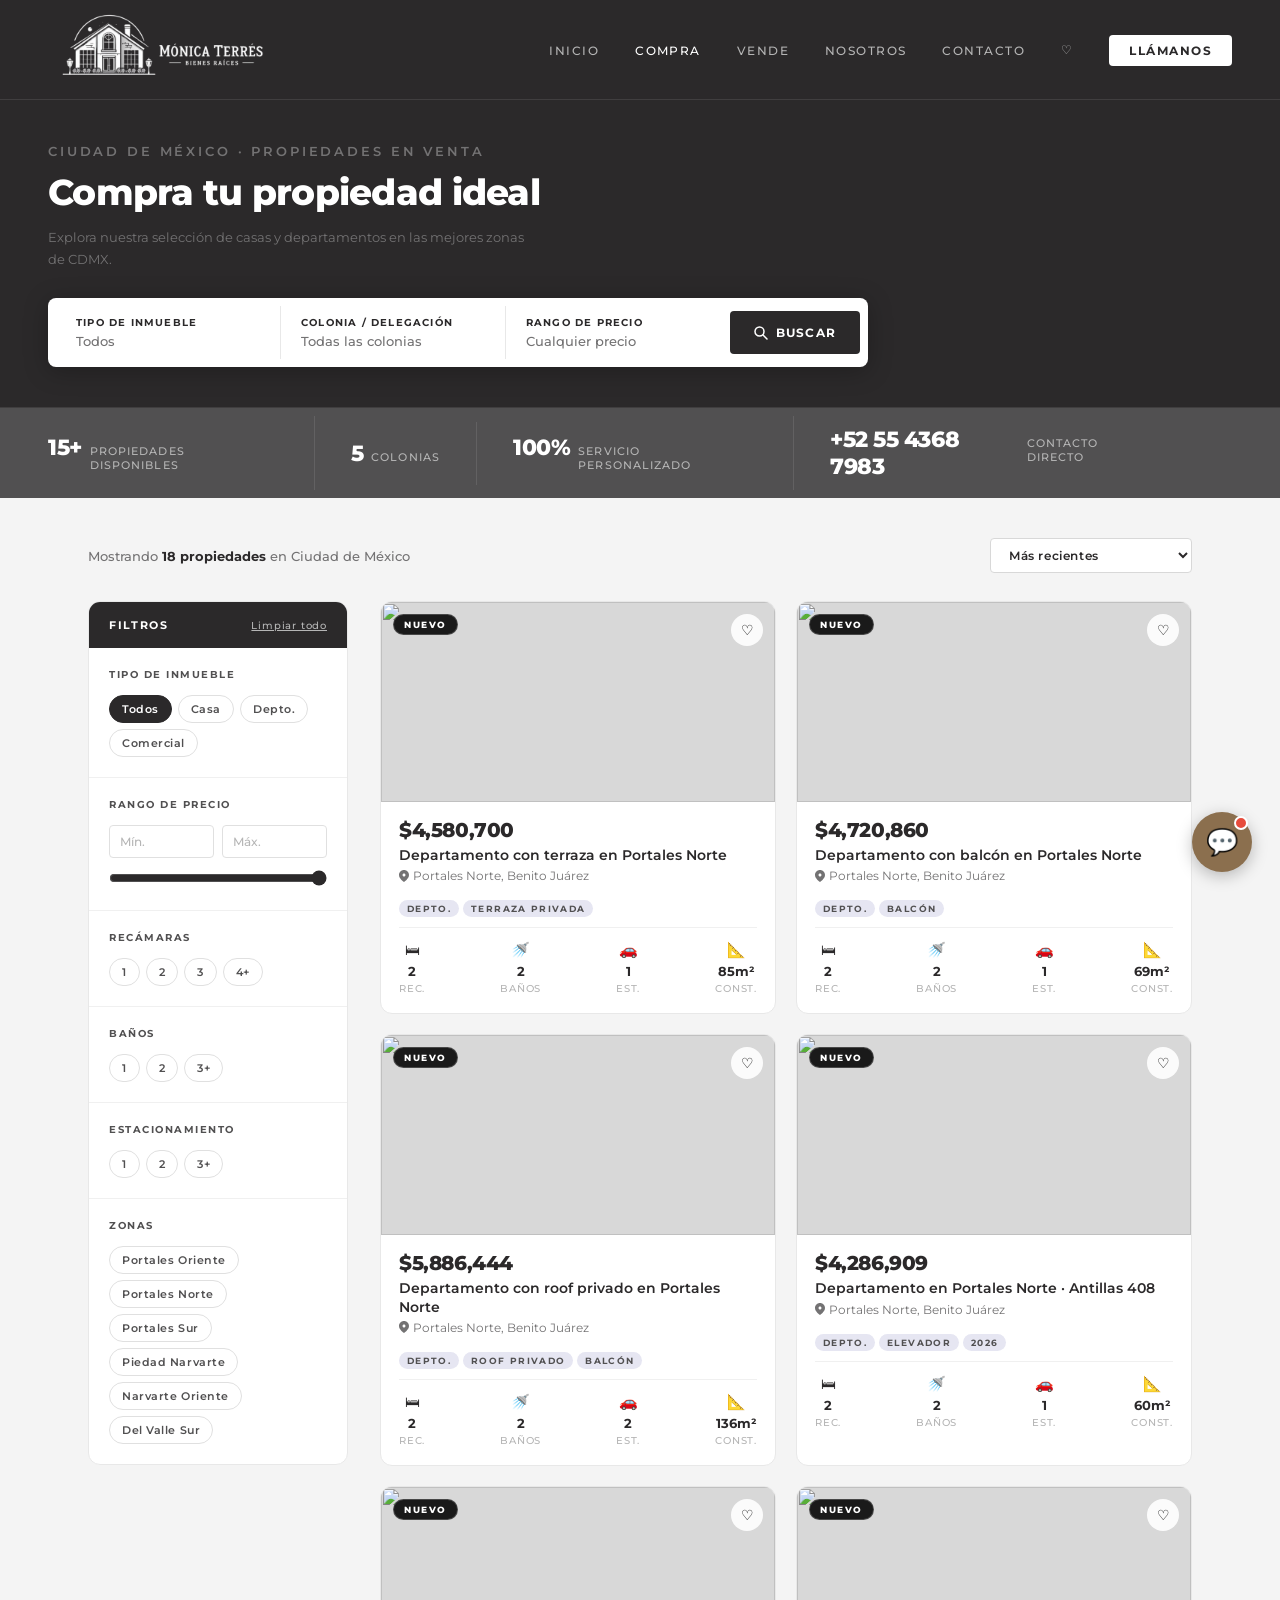
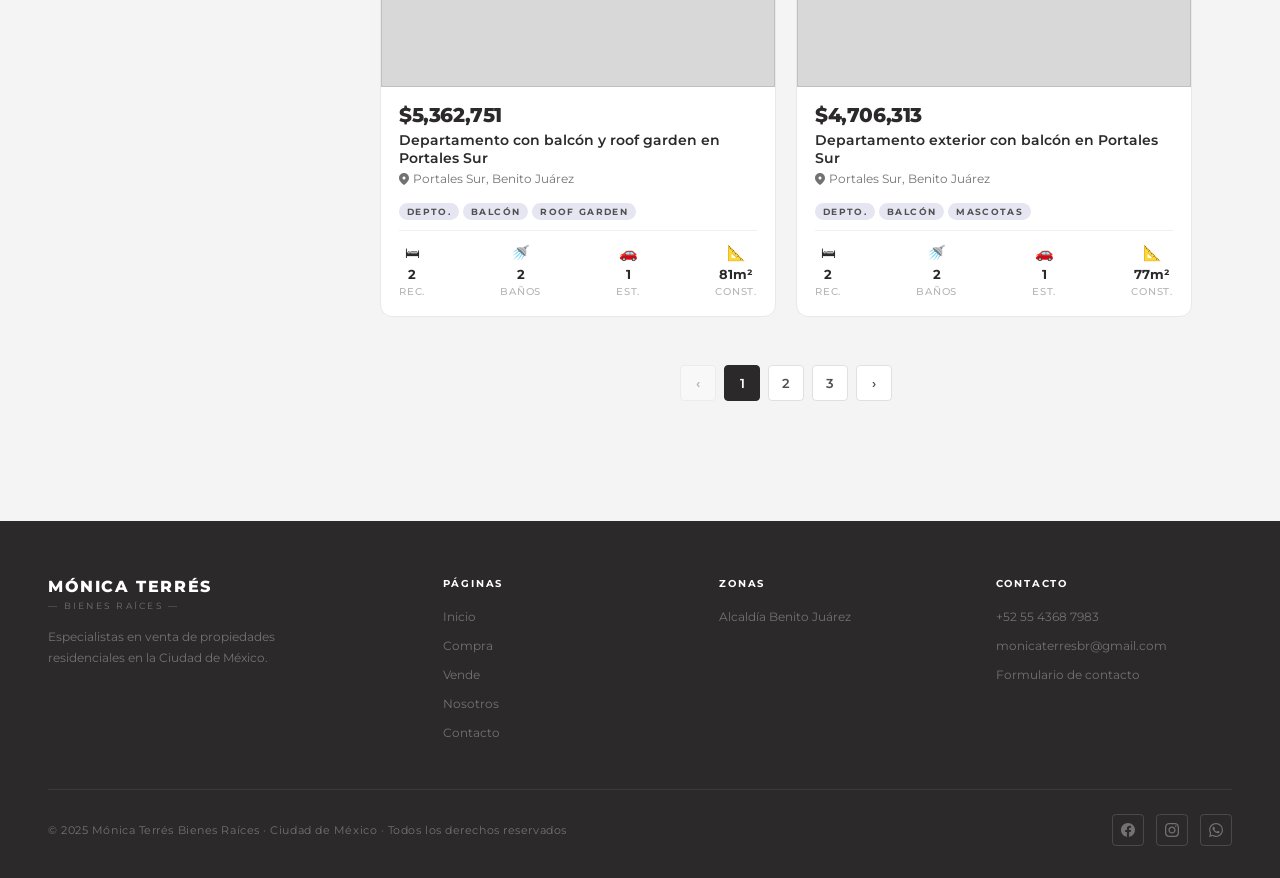
==== compra.html @ cd24c097 "Remove property 1 (Portales Oriente $3,844,290), replace with ID 8 on home featured Co-Authored-By: " ====
<!DOCTYPE html>
<html lang="es">
<head>
<meta charset="UTF-8">
<meta name="viewport" content="width=device-width, initial-scale=1.0">
<title>Compra – Mónica Terrés Bienes Raíces</title>
<link href="https://fonts.googleapis.com/css2?family=Montserrat:wght@100;300;400;500;600;700;800&display=swap" rel="stylesheet">
<style>
  :root {
    --dark: #2B292A; --dark2: #515051; --mid: #403E3F;
    --grey: #737273; --softgrey: #B5B5B5; --greyblue: #E6E6F2;
    --white: #FFFFFF;
    --radius: 4px; --radius-md: 8px; --radius-lg: 12px;
  }
  * { margin: 0; padding: 0; box-sizing: border-box; }
  body { font-family: 'Montserrat', sans-serif; background: #F4F4F4; color: var(--dark); min-height: 100vh; }

  /* NAV */
  nav { background: var(--dark); padding: 0 48px; display: flex; align-items: center; justify-content: space-between; height:100px; position: sticky; top: 0; z-index: 100; border-bottom: 1px solid var(--mid); }
  .logo-area { display: flex; align-items: center; gap: 14px; text-decoration: none; }
  .logo-svg{height:135px;width:auto;object-fit:contain;}
  .logo-text { display: flex; flex-direction: column; line-height: 1.1; }
  .logo-text .brand-name { font-size: 15px; font-weight: 700; color: var(--white); letter-spacing: 0.08em; text-transform: uppercase; }
  .logo-text .brand-sub { font-size: 9px; font-weight: 400; color: var(--softgrey); letter-spacing: 0.25em; text-transform: uppercase; }
  .nav-links { display: flex; align-items: center; gap: 36px; list-style: none; }
  .nav-links a { color: var(--softgrey); text-decoration: none; font-size: 12px; font-weight: 500; letter-spacing: 0.12em; text-transform: uppercase; transition: color 0.2s; }
  .nav-links a:hover, .nav-links a.active { color: var(--white); }
  .nav-cta { background: var(--white); color: var(--dark) !important; padding: 8px 20px; border-radius: var(--radius); font-weight: 700 !important; }
  .nav-cta:hover { background: var(--greyblue) !important; color: var(--dark) !important; }
  .nav-fav { display: flex; align-items: center; gap: 3px; }
  .fav-count { font-size: 10px; font-weight: 800; background: var(--white); color: var(--dark); border-radius: 100px; padding: 1px 5px; display: none; }

  /* PAGE HEADER */
  .page-header { background: var(--dark); padding: 40px 48px; border-bottom: 1px solid var(--mid); }
  .page-header-inner { max-width: 1200px; margin: 0 auto; }
  .page-header-label { font-size: 11px; font-weight: 600; letter-spacing: 0.22em; text-transform: uppercase; color: var(--softgrey); margin-bottom: 8px; }
  .page-header h1 { font-size: 36px; font-weight: 800; color: var(--white); letter-spacing: -0.02em; margin-bottom: 12px; }
  .page-header p { font-size: 13px; color: var(--grey); max-width: 480px; line-height: 1.7; }

  /* SEARCH BAR */
  .search-bar { background: var(--white); border-radius: var(--radius-md); padding: 8px; display: flex; align-items: center; max-width: 820px; box-shadow: 0 4px 24px rgba(0,0,0,0.25); margin-top: 28px; }
  .search-field { display: flex; flex-direction: column; padding: 10px 20px; flex: 1; border-right: 1px solid #E8E8E8; cursor: pointer; }
  .search-field:last-of-type { border-right: none; }
  .search-field label { font-size: 10px; font-weight: 700; letter-spacing: 0.12em; text-transform: uppercase; color: var(--dark); margin-bottom: 4px; }
  .search-field select, .search-field input { border: none; outline: none; font-family: 'Montserrat', sans-serif; font-size: 13px; font-weight: 500; color: var(--grey); background: transparent; cursor: pointer; width: 100%; -webkit-appearance: none; }
  .search-btn { background: var(--dark); color: var(--white); border: none; border-radius: var(--radius); padding: 14px 24px; font-family: 'Montserrat', sans-serif; font-size: 12px; font-weight: 700; letter-spacing: 0.1em; text-transform: uppercase; cursor: pointer; white-space: nowrap; transition: background 0.2s; display: flex; align-items: center; gap: 8px; }
  .search-btn:hover { background: var(--mid); }

  /* STATS BAR */
  .stats-bar { background: var(--dark2); padding: 0 48px; }
  .stats-inner { max-width: 1200px; margin: 0 auto; display: flex; align-items: center; }
  .stat-item { padding: 18px 36px 18px 0; margin-right: 36px; border-right: 1px solid rgba(255,255,255,0.1); display: flex; align-items: baseline; gap: 8px; }
  .stat-item:last-child { border-right: none; }
  .stat-num { font-size: 22px; font-weight: 800; color: var(--white); letter-spacing: -0.02em; }
  .stat-num a { color: var(--white); text-decoration: none; }
  .stat-num a:hover { text-decoration: underline; }
  .stat-label { font-size: 11px; font-weight: 500; color: var(--softgrey); text-transform: uppercase; letter-spacing: 0.1em; }

  /* MAIN */
  .main { max-width: 1200px; margin: 0 auto; padding: 40px 48px; }
  .content-header { display: flex; align-items: center; justify-content: space-between; margin-bottom: 28px; }
  .results-count { font-size: 13px; font-weight: 500; color: var(--grey); }
  .results-count strong { color: var(--dark); font-weight: 700; }
  .view-controls { display: flex; align-items: center; gap: 12px; }
  .sort-select { font-family: 'Montserrat', sans-serif; font-size: 12px; font-weight: 600; color: var(--dark); border: 1px solid #D8D8D8; border-radius: var(--radius); padding: 8px 14px; background: var(--white); cursor: pointer; outline: none; letter-spacing: 0.05em; }
  .content-layout { display: grid; grid-template-columns: 260px 1fr; gap: 32px; align-items: start; }

  /* FILTERS */
  .filters { background: var(--white); border-radius: var(--radius-lg); border: 1px solid #E8E8E8; overflow: hidden; position: sticky; top: 88px; }
  .filter-header { background: var(--dark); padding: 16px 20px; display: flex; align-items: center; justify-content: space-between; }
  .filter-header h3 { font-size: 11px; font-weight: 700; letter-spacing: 0.15em; text-transform: uppercase; color: var(--white); }
  .filter-clear { font-size: 10px; font-weight: 500; color: var(--softgrey); cursor: pointer; text-decoration: underline; letter-spacing: 0.08em; }
  .filter-section { padding: 20px; border-bottom: 1px solid #F0F0F0; }
  .filter-section:last-child { border-bottom: none; }
  .filter-section h4 { font-size: 10px; font-weight: 700; letter-spacing: 0.15em; text-transform: uppercase; color: var(--dark2); margin-bottom: 14px; }
  .filter-chips { display: flex; flex-wrap: wrap; gap: 6px; }
  .chip { font-family: 'Montserrat', sans-serif; font-size: 11px; font-weight: 600; padding: 6px 12px; border: 1px solid #E0E0E0; border-radius: 100px; background: var(--white); color: var(--dark2); cursor: pointer; transition: all 0.15s; letter-spacing: 0.05em; }
  .chip:hover { border-color: var(--dark); color: var(--dark); }
  .chip.active { background: var(--dark); color: var(--white); border-color: var(--dark); }
  .price-inputs { display: grid; grid-template-columns: 1fr 1fr; gap: 8px; }
  .price-input { width: 100%; font-family: 'Montserrat', sans-serif; font-size: 12px; font-weight: 500; color: var(--dark); border: 1px solid #E0E0E0; border-radius: var(--radius); padding: 8px 10px; outline: none; transition: border-color 0.2s; }
  .price-input:focus { border-color: var(--dark); }
  .price-input::placeholder { color: var(--softgrey); }
  .range-slider { width: 100%; margin-top: 12px; accent-color: var(--dark); }

  /* PROPERTY GRID */
  .prop-grid { display: grid; grid-template-columns: repeat(auto-fill, minmax(280px, 1fr)); gap: 20px; }

  /* PROPERTY CARD */
  .prop-card { background: var(--white); border-radius: var(--radius-lg); overflow: hidden; border: 1px solid #E8E8E8; transition: transform 0.2s, box-shadow 0.2s; cursor: pointer; }
  .prop-card:hover { transform: translateY(-3px); box-shadow: 0 12px 40px rgba(0,0,0,0.10); }
  .card-img { position: relative; height: 200px; overflow: hidden; background: #D8D8D8; }
  .card-img-placeholder { width: 100%; height: 100%; background: linear-gradient(135deg, var(--dark) 0%, var(--dark2) 100%); display: flex; align-items: center; justify-content: center; }
  .card-img-placeholder svg { opacity: 0.3; }
  .card-badge { position: absolute; top: 12px; left: 12px; font-size: 9px; font-weight: 800; letter-spacing: 0.18em; text-transform: uppercase; padding: 4px 10px; border-radius: 100px; }
  .badge-venta { background: var(--dark); color: var(--white); }
  .badge-nuevo { background: #1a1a1a; color: #fff; border: 1px solid rgba(255,255,255,0.2); }
  .card-fav { position: absolute; top: 12px; right: 12px; width: 32px; height: 32px; background: rgba(255,255,255,0.9); border-radius: 50%; display: flex; align-items: center; justify-content: center; cursor: pointer; border: none; font-size: 14px; transition: background 0.2s; }
  .card-fav:hover { background: var(--white); }
  .card-fav.active { color: #c0392b; }
  .card-body { padding: 16px 18px 18px; }
  .card-price { font-size: 20px; font-weight: 800; color: var(--dark); letter-spacing: -0.02em; margin-bottom: 4px; }
  .card-title { font-size: 14px; font-weight: 600; color: var(--dark); margin-bottom: 4px; line-height: 1.3; }
  .card-location { font-size: 12px; font-weight: 400; color: var(--grey); display: flex; align-items: center; gap: 4px; margin-bottom: 14px; }
  .card-divider { height: 1px; background: #F0F0F0; margin-bottom: 12px; }
  .card-specs { display: flex; gap: 0; justify-content: space-between; }
  .spec { display: flex; flex-direction: column; align-items: center; gap: 3px; }
  .spec-val { font-size: 13px; font-weight: 700; color: var(--dark); }
  .spec-lbl { font-size: 10px; font-weight: 500; color: var(--softgrey); text-transform: uppercase; letter-spacing: 0.08em; }
  .spec-icon { font-size: 15px; margin-bottom: 1px; }
  .card-tags { margin-bottom: 10px; }
  .card-tag { display: inline-block; font-size: 9px; font-weight: 700; letter-spacing: 0.15em; text-transform: uppercase; padding: 3px 8px; border-radius: 100px; background: var(--greyblue); color: var(--dark2); margin-right: 4px; }

  /* EMPTY STATE */
  .empty-state { grid-column: 1/-1; text-align: center; padding: 60px 20px; }
  .empty-state h3 { font-size: 18px; font-weight: 700; margin-bottom: 8px; color: var(--dark); }
  .empty-state p { font-size: 13px; color: var(--grey); }

  /* PAGINATION */
  .pagination { display: flex; align-items: center; justify-content: center; gap: 8px; margin-top: 48px; }
  .page-btn { width: 36px; height: 36px; border: 1px solid #E0E0E0; border-radius: var(--radius); background: var(--white); font-family: 'Montserrat', sans-serif; font-size: 13px; font-weight: 600; color: var(--dark2); cursor: pointer; display: flex; align-items: center; justify-content: center; transition: all 0.15s; }
  .page-btn:hover:not(:disabled) { border-color: var(--dark); color: var(--dark); }
  .page-btn.active { background: var(--dark); color: var(--white); border-color: var(--dark); }
  .page-btn:disabled { opacity: 0.4; cursor: not-allowed; }

  /* FOOTER */
  footer { background: var(--dark); margin-top: 80px; padding: 56px 48px 32px; }
  .footer-inner { max-width: 1200px; margin: 0 auto; }
  .footer-grid { display: grid; grid-template-columns: 1.5fr 1fr 1fr 1fr; gap: 40px; margin-bottom: 48px; }
  .footer-brand .brand-name { font-size: 16px; font-weight: 800; color: var(--white); letter-spacing: 0.1em; text-transform: uppercase; margin-bottom: 4px; }
  .footer-brand .brand-sub { font-size: 9px; letter-spacing: 0.25em; text-transform: uppercase; color: var(--grey); margin-bottom: 16px; }
  .footer-brand p { font-size: 12px; font-weight: 400; color: var(--grey); line-height: 1.7; max-width: 260px; }
  .footer-col h4 { font-size: 10px; font-weight: 700; letter-spacing: 0.18em; text-transform: uppercase; color: var(--white); margin-bottom: 16px; }
  .footer-col ul { list-style: none; display: flex; flex-direction: column; gap: 10px; }
  .footer-col a { font-size: 12px; font-weight: 400; color: var(--grey); text-decoration: none; transition: color 0.2s; }
  .footer-col a:hover { color: var(--white); }
  .footer-bottom { border-top: 1px solid rgba(255,255,255,0.08); padding-top: 24px; display: flex; align-items: center; justify-content: space-between; }
  .footer-bottom p { font-size: 11px; color: var(--grey); letter-spacing: 0.05em; }
  .social-links { display: flex; gap: 12px; }
  .social-btn { width: 32px; height: 32px; border: 1px solid rgba(255,255,255,0.15); border-radius: var(--radius); display: flex; align-items: center; justify-content: center; color: var(--grey); font-size: 13px; text-decoration: none; transition: all 0.2s; }
  .social-btn:hover { border-color: var(--white); color: var(--white); }</style>
<link rel="stylesheet" href="mobile.css">
</head>
<body>

<nav>
  <a class="logo-area" href="monicaterresweb.html">
    <img class="logo-svg" src="logo vertical MTBR.png" alt="Mónica Terrés Bienes Raíces">
  </a>
  <button class="nav-toggle" id="navToggle" aria-label="Menú"><span></span><span></span><span></span></button>
  <ul class="nav-links" id="navLinks">
    <li><a href="monicaterresweb.html">Inicio</a></li>
    <li><a href="compra.html" class="active">Compra</a></li>
    <li><a href="vende.html">Vende</a></li>
    <li><a href="nosotros.html">Nosotros</a></li>
    <li><a href="contacto.html">Contacto</a></li>
    <li><a href="favoritos.html" class="nav-fav" id="navFavBtn">♡ <span class="fav-count" id="favCount"></span></a></li>
    <li><a href="tel:+525543687983" class="nav-cta">Llámanos</a></li>
  </ul>
</nav>

<div class="page-header">
  <div class="page-header-inner">
    <p class="page-header-label">Ciudad de México · Propiedades en Venta</p>
    <h1>Compra tu propiedad ideal</h1>
    <p>Explora nuestra selección de casas y departamentos en las mejores zonas de CDMX.</p>
    <div class="search-bar">
      <div class="search-field">
        <label>Tipo de inmueble</label>
        <select id="searchTipo">
          <option value="todos">Todos</option>
          <option value="casa">Casa</option>
          <option value="depto">Departamento</option>
          <option value="comercial">Local comercial</option>
        </select>
      </div>
      <div class="search-field">
        <label>Colonia / Delegación</label>
        <select id="searchZona">
          <option value="">Todas las colonias</option>
          <option value="Acacias">Acacias</option>
          <option value="Actipan">Actipan</option>
          <option value="Álamos">Álamos</option>
          <option value="Asturias">Asturias</option>
          <option value="Buenos Aires">Buenos Aires</option>
          <option value="Ciudad de los Deportes">Ciudad de los Deportes</option>
          <option value="Colonia del Carmen">Colonia del Carmen</option>
          <option value="Crédito Constructor">Crédito Constructor</option>
          <option value="Del Valle Centro">Del Valle Centro</option>
          <option value="Del Valle Norte">Del Valle Norte</option>
          <option value="Del Valle Sur">Del Valle Sur</option>
          <option value="Educación">Educación</option>
          <option value="General Anaya">General Anaya</option>
          <option value="Independencia">Independencia</option>
          <option value="Insurgentes Mixcoac">Insurgentes Mixcoac</option>
          <option value="Letrán Valle">Letrán Valle</option>
          <option value="Miravalle">Miravalle</option>
          <option value="Mixcoac">Mixcoac</option>
          <option value="Moderna">Moderna</option>
          <option value="Nápoles">Nápoles</option>
          <option value="Narvarte Oriente">Narvarte Oriente</option>
          <option value="Narvarte Poniente">Narvarte Poniente</option>
          <option value="Nativitas">Nativitas</option>
          <option value="Niños Héroes">Niños Héroes</option>
          <option value="Nonoalco">Nonoalco</option>
          <option value="Obrero Mundial">Obrero Mundial</option>
          <option value="Piedad Narvarte">Piedad Narvarte</option>
          <option value="Portales Norte">Portales Norte</option>
          <option value="Portales Oriente">Portales Oriente</option>
          <option value="Portales Sur">Portales Sur</option>
          <option value="Postal">Postal</option>
          <option value="San Pedro de los Pinos">San Pedro de los Pinos</option>
          <option value="San Simón Ticumac">San Simón Ticumac</option>
          <option value="Santa Cruz Atoyac">Santa Cruz Atoyac</option>
          <option value="Santo Tomás">Santo Tomás</option>
          <option value="Sinatel">Sinatel</option>
          <option value="Toriello Guerra">Toriello Guerra</option>
          <option value="Vértiz Narvarte">Vértiz Narvarte</option>
          <option value="Xoco">Xoco</option>
          <option value="Zacahuitzco">Zacahuitzco</option>
        </select>
      </div>
      <div class="search-field">
        <label>Rango de precio</label>
        <select id="searchPrecio">
          <option value="0">Cualquier precio</option>
          <option value="2000000-3000000">$2,000,000 – $3,000,000</option>
          <option value="3000000-4000000">$3,000,000 – $4,000,000</option>
          <option value="4000000-5000000">$4,000,000 – $5,000,000</option>
          <option value="5000000-6000000">$5,000,000 – $6,000,000</option>
          <option value="6000000-7000000">$6,000,000 – $7,000,000</option>
          <option value="7000000-8000000">$7,000,000 – $8,000,000</option>
          <option value="8000000-10000000">$8,000,000 – $10,000,000</option>
          <option value="10000000-100000000">Más de $10,000,000</option>
        </select>
      </div>
      <button class="search-btn" id="searchBtn">
        <svg width="14" height="14" viewBox="0 0 14 14" fill="none">
          <circle cx="5.5" cy="5.5" r="4.5" stroke="white" stroke-width="1.5"/>
          <path d="M9 9L13 13" stroke="white" stroke-width="1.5" stroke-linecap="round"/>
        </svg>
        Buscar
      </button>
    </div>
  </div>
</div>

<div class="stats-bar">
  <div class="stats-inner">
    <div class="stat-item"><span class="stat-num">15+</span><span class="stat-label">Propiedades disponibles</span></div>
    <div class="stat-item"><span class="stat-num">5</span><span class="stat-label">Colonias</span></div>
    <div class="stat-item"><span class="stat-num">100%</span><span class="stat-label">Servicio personalizado</span></div>
    <div class="stat-item"><span class="stat-num"><a href="tel:+525543687983">+52 55 4368 7983</a></span><span class="stat-label">Contacto directo</span></div>
  </div>
</div>

<main class="main">
  <div class="content-header">
    <p class="results-count">Mostrando <strong id="countLabel">18 propiedades</strong> en Ciudad de México</p>
    <div class="view-controls">
      <select class="sort-select" id="sortSelect">
        <option value="recent">Más recientes</option>
        <option value="price-asc">Precio: menor a mayor</option>
        <option value="price-desc">Precio: mayor a menor</option>
        <option value="area">Mayor superficie</option>
      </select>
    </div>
  </div>

  <div class="content-layout">
    <aside class="filters">
      <div class="filter-header">
        <h3>Filtros</h3>
        <span class="filter-clear" id="clearFilters">Limpiar todo</span>
      </div>
      <div class="filter-section">
        <h4>Tipo de inmueble</h4>
        <div class="filter-chips" data-filter="type" data-multi="false">
          <button class="chip active" data-value="todos">Todos</button>
          <button class="chip" data-value="casa">Casa</button>
          <button class="chip" data-value="depto">Depto.</button>
          <button class="chip" data-value="comercial">Comercial</button>
        </div>
      </div>
      <div class="filter-section">
        <h4>Rango de precio</h4>
        <div class="price-inputs">
          <input class="price-input" id="minPrice" type="text" placeholder="Mín.">
          <input class="price-input" id="maxPrice" type="text" placeholder="Máx.">
        </div>
        <input type="range" class="range-slider" id="rangeSlider" min="0" max="50000000" step="500000" value="50000000">
      </div>
      <div class="filter-section">
        <h4>Recámaras</h4>
        <div class="filter-chips" data-filter="beds" data-multi="false">
          <button class="chip" data-value="1">1</button>
          <button class="chip" data-value="2">2</button>
          <button class="chip" data-value="3">3</button>
          <button class="chip" data-value="4">4+</button>
        </div>
      </div>
      <div class="filter-section">
        <h4>Baños</h4>
        <div class="filter-chips" data-filter="baths" data-multi="false">
          <button class="chip" data-value="1">1</button>
          <button class="chip" data-value="2">2</button>
          <button class="chip" data-value="3">3+</button>
        </div>
      </div>
      <div class="filter-section">
        <h4>Estacionamiento</h4>
        <div class="filter-chips" data-filter="parking" data-multi="false">
          <button class="chip" data-value="1">1</button>
          <button class="chip" data-value="2">2</button>
          <button class="chip" data-value="3">3+</button>
        </div>
      </div>
      <div class="filter-section">
        <h4>Zonas</h4>
        <div class="filter-chips" data-filter="zones" data-multi="true">
          <button class="chip" data-value="portales-oriente">Portales Oriente</button>
          <button class="chip" data-value="portales-norte">Portales Norte</button>
          <button class="chip" data-value="portales-sur">Portales Sur</button>
          <button class="chip" data-value="piedad-narvarte">Piedad Narvarte</button>
          <button class="chip" data-value="narvarte-oriente">Narvarte Oriente</button>
          <button class="chip" data-value="del-valle-sur">Del Valle Sur</button>
        </div>
      </div>
    </aside>

    <div>
      <div class="prop-grid" id="propGrid">

        <!-- Antillas $4,580,700 – terraza privada -->
        <div class="prop-card" data-id="2" data-type="depto" data-zone="portales-norte" data-price="4580700" data-beds="2" data-baths="2" data-parking="1" data-area="85" data-index="2">
          <div class="card-img">
            <img src="fotos/antillas/fachada antillas.png" alt="" style="width:100%;height:100%;object-fit:cover;display:block;">
            <span class="card-badge badge-nuevo">Nuevo</span>
            <button class="card-fav" onclick="toggleFav(this,2)">♡</button>
          </div>
          <div class="card-body">
            <div class="card-price">$4,580,700</div>
            <div class="card-title">Departamento con terraza en Portales Norte</div>
            <div class="card-location"><svg width="10" height="12" viewBox="0 0 10 12" fill="none"><path d="M5 0C2.24 0 0 2.24 0 5C0 8.75 5 12 5 12C5 12 10 8.75 10 5C10 2.24 7.76 0 5 0ZM5 6.5C4.17 6.5 3.5 5.83 3.5 5C3.5 4.17 4.17 3.5 5 3.5C5.83 3.5 6.5 4.17 6.5 5C6.5 5.83 5.83 6.5 5 6.5Z" fill="#737273"/></svg> Portales Norte, Benito Juárez</div>
            <div class="card-tags"><span class="card-tag">Depto.</span><span class="card-tag">Terraza privada</span></div>
            <div class="card-divider"></div>
            <div class="card-specs">
              <div class="spec"><span class="spec-icon">🛏</span><span class="spec-val">2</span><span class="spec-lbl">Rec.</span></div>
              <div class="spec"><span class="spec-icon">🚿</span><span class="spec-val">2</span><span class="spec-lbl">Baños</span></div>
              <div class="spec"><span class="spec-icon">🚗</span><span class="spec-val">1</span><span class="spec-lbl">Est.</span></div>
              <div class="spec"><span class="spec-icon">📐</span><span class="spec-val">85m²</span><span class="spec-lbl">Const.</span></div>
            </div>
          </div>
        </div>

        <!-- Antillas $4,720,860 – balcón -->
        <div class="prop-card" data-id="3" data-type="depto" data-zone="portales-norte" data-price="4720860" data-beds="2" data-baths="2" data-parking="1" data-area="69" data-index="3">
          <div class="card-img">
            <img src="fotos/antillas/fachada antillas.png" alt="" style="width:100%;height:100%;object-fit:cover;display:block;">
            <span class="card-badge badge-nuevo">Nuevo</span>
            <button class="card-fav" onclick="toggleFav(this,3)">♡</button>
          </div>
          <div class="card-body">
            <div class="card-price">$4,720,860</div>
            <div class="card-title">Departamento con balcón en Portales Norte</div>
            <div class="card-location"><svg width="10" height="12" viewBox="0 0 10 12" fill="none"><path d="M5 0C2.24 0 0 2.24 0 5C0 8.75 5 12 5 12C5 12 10 8.75 10 5C10 2.24 7.76 0 5 0ZM5 6.5C4.17 6.5 3.5 5.83 3.5 5C3.5 4.17 4.17 3.5 5 3.5C5.83 3.5 6.5 4.17 6.5 5C6.5 5.83 5.83 6.5 5 6.5Z" fill="#737273"/></svg> Portales Norte, Benito Juárez</div>
            <div class="card-tags"><span class="card-tag">Depto.</span><span class="card-tag">Balcón</span></div>
            <div class="card-divider"></div>
            <div class="card-specs">
              <div class="spec"><span class="spec-icon">🛏</span><span class="spec-val">2</span><span class="spec-lbl">Rec.</span></div>
              <div class="spec"><span class="spec-icon">🚿</span><span class="spec-val">2</span><span class="spec-lbl">Baños</span></div>
              <div class="spec"><span class="spec-icon">🚗</span><span class="spec-val">1</span><span class="spec-lbl">Est.</span></div>
              <div class="spec"><span class="spec-icon">📐</span><span class="spec-val">69m²</span><span class="spec-lbl">Const.</span></div>
            </div>
          </div>
        </div>

        <!-- Antillas 136 m² $5,886,444 – roof privado -->
        <div class="prop-card" data-id="4" data-type="depto" data-zone="portales-norte" data-price="5886444" data-beds="2" data-baths="2" data-parking="2" data-area="136" data-index="4">
          <div class="card-img">
            <img src="fotos/antillas/fachada antillas.png" alt="" style="width:100%;height:100%;object-fit:cover;display:block;">
            <span class="card-badge badge-nuevo">Nuevo</span>
            <button class="card-fav" onclick="toggleFav(this,4)">♡</button>
          </div>
          <div class="card-body">
            <div class="card-price">$5,886,444</div>
            <div class="card-title">Departamento con roof privado en Portales Norte</div>
            <div class="card-location"><svg width="10" height="12" viewBox="0 0 10 12" fill="none"><path d="M5 0C2.24 0 0 2.24 0 5C0 8.75 5 12 5 12C5 12 10 8.75 10 5C10 2.24 7.76 0 5 0ZM5 6.5C4.17 6.5 3.5 5.83 3.5 5C3.5 4.17 4.17 3.5 5 3.5C5.83 3.5 6.5 4.17 6.5 5C6.5 5.83 5.83 6.5 5 6.5Z" fill="#737273"/></svg> Portales Norte, Benito Juárez</div>
            <div class="card-tags"><span class="card-tag">Depto.</span><span class="card-tag">Roof privado</span><span class="card-tag">Balcón</span></div>
            <div class="card-divider"></div>
            <div class="card-specs">
              <div class="spec"><span class="spec-icon">🛏</span><span class="spec-val">2</span><span class="spec-lbl">Rec.</span></div>
              <div class="spec"><span class="spec-icon">🚿</span><span class="spec-val">2</span><span class="spec-lbl">Baños</span></div>
              <div class="spec"><span class="spec-icon">🚗</span><span class="spec-val">2</span><span class="spec-lbl">Est.</span></div>
              <div class="spec"><span class="spec-icon">📐</span><span class="spec-val">136m²</span><span class="spec-lbl">Const.</span></div>
            </div>
          </div>
        </div>


        <!-- Antillas 408-103 $4,286,909 -->
        <div class="prop-card" data-id="5" data-type="depto" data-zone="portales-norte" data-price="4286909" data-beds="2" data-baths="2" data-parking="1" data-area="60" data-index="5">
          <div class="card-img">
            <img src="fotos/antillas/fachada antillas.png" alt="" style="width:100%;height:100%;object-fit:cover;display:block;">
            <span class="card-badge badge-nuevo">Nuevo</span>
            <button class="card-fav" onclick="toggleFav(this,5)">♡</button>
          </div>
          <div class="card-body">
            <div class="card-price">$4,286,909</div>
            <div class="card-title">Departamento en Portales Norte · Antillas 408</div>
            <div class="card-location"><svg width="10" height="12" viewBox="0 0 10 12" fill="none"><path d="M5 0C2.24 0 0 2.24 0 5C0 8.75 5 12 5 12C5 12 10 8.75 10 5C10 2.24 7.76 0 5 0ZM5 6.5C4.17 6.5 3.5 5.83 3.5 5C3.5 4.17 4.17 3.5 5 3.5C5.83 3.5 6.5 4.17 6.5 5C6.5 5.83 5.83 6.5 5 6.5Z" fill="#737273"/></svg> Portales Norte, Benito Juárez</div>
            <div class="card-tags"><span class="card-tag">Depto.</span><span class="card-tag">Elevador</span><span class="card-tag">2026</span></div>
            <div class="card-divider"></div>
            <div class="card-specs">
              <div class="spec"><span class="spec-icon">🛏</span><span class="spec-val">2</span><span class="spec-lbl">Rec.</span></div>
              <div class="spec"><span class="spec-icon">🚿</span><span class="spec-val">2</span><span class="spec-lbl">Baños</span></div>
              <div class="spec"><span class="spec-icon">🚗</span><span class="spec-val">1</span><span class="spec-lbl">Est.</span></div>
              <div class="spec"><span class="spec-icon">📐</span><span class="spec-val">60m²</span><span class="spec-lbl">Const.</span></div>
            </div>
          </div>
        </div>

        <!-- Bélgica $5,362,751 – balcón y terraza común -->
        <div class="prop-card" data-id="6" data-type="depto" data-zone="portales-sur" data-price="5362751" data-beds="2" data-baths="2" data-parking="1" data-area="81" data-index="6">
          <div class="card-img">
            <img src="fotos/belgica/fachada belgica.png" alt="" style="width:100%;height:100%;object-fit:cover;display:block;">
            <span class="card-badge badge-nuevo">Nuevo</span>
            <button class="card-fav" onclick="toggleFav(this,6)">♡</button>
          </div>
          <div class="card-body">
            <div class="card-price">$5,362,751</div>
            <div class="card-title">Departamento con balcón y roof garden en Portales Sur</div>
            <div class="card-location"><svg width="10" height="12" viewBox="0 0 10 12" fill="none"><path d="M5 0C2.24 0 0 2.24 0 5C0 8.75 5 12 5 12C5 12 10 8.75 10 5C10 2.24 7.76 0 5 0ZM5 6.5C4.17 6.5 3.5 5.83 3.5 5C3.5 4.17 4.17 3.5 5 3.5C5.83 3.5 6.5 4.17 6.5 5C6.5 5.83 5.83 6.5 5 6.5Z" fill="#737273"/></svg> Portales Sur, Benito Juárez</div>
            <div class="card-tags"><span class="card-tag">Depto.</span><span class="card-tag">Balcón</span><span class="card-tag">Roof garden</span></div>
            <div class="card-divider"></div>
            <div class="card-specs">
              <div class="spec"><span class="spec-icon">🛏</span><span class="spec-val">2</span><span class="spec-lbl">Rec.</span></div>
              <div class="spec"><span class="spec-icon">🚿</span><span class="spec-val">2</span><span class="spec-lbl">Baños</span></div>
              <div class="spec"><span class="spec-icon">🚗</span><span class="spec-val">1</span><span class="spec-lbl">Est.</span></div>
              <div class="spec"><span class="spec-icon">📐</span><span class="spec-val">81m²</span><span class="spec-lbl">Const.</span></div>
            </div>
          </div>
        </div>

        <!-- Bélgica EXT $4,706,313 – balcón exterior -->
        <div class="prop-card" data-id="7" data-type="depto" data-zone="portales-sur" data-price="4706313" data-beds="2" data-baths="2" data-parking="1" data-area="77" data-index="7">
          <div class="card-img">
            <img src="fotos/belgica/fachada belgica.png" alt="" style="width:100%;height:100%;object-fit:cover;display:block;">
            <span class="card-badge badge-nuevo">Nuevo</span>
            <button class="card-fav" onclick="toggleFav(this,7)">♡</button>
          </div>
          <div class="card-body">
            <div class="card-price">$4,706,313</div>
            <div class="card-title">Departamento exterior con balcón en Portales Sur</div>
            <div class="card-location"><svg width="10" height="12" viewBox="0 0 10 12" fill="none"><path d="M5 0C2.24 0 0 2.24 0 5C0 8.75 5 12 5 12C5 12 10 8.75 10 5C10 2.24 7.76 0 5 0ZM5 6.5C4.17 6.5 3.5 5.83 3.5 5C3.5 4.17 4.17 3.5 5 3.5C5.83 3.5 6.5 4.17 6.5 5C6.5 5.83 5.83 6.5 5 6.5Z" fill="#737273"/></svg> Portales Sur, Benito Juárez</div>
            <div class="card-tags"><span class="card-tag">Depto.</span><span class="card-tag">Balcón</span><span class="card-tag">Mascotas</span></div>
            <div class="card-divider"></div>
            <div class="card-specs">
              <div class="spec"><span class="spec-icon">🛏</span><span class="spec-val">2</span><span class="spec-lbl">Rec.</span></div>
              <div class="spec"><span class="spec-icon">🚿</span><span class="spec-val">2</span><span class="spec-lbl">Baños</span></div>
              <div class="spec"><span class="spec-icon">🚗</span><span class="spec-val">1</span><span class="spec-lbl">Est.</span></div>
              <div class="spec"><span class="spec-icon">📐</span><span class="spec-val">77m²</span><span class="spec-lbl">Const.</span></div>
            </div>
          </div>
        </div>

        <!-- Emperadores $3,694,460 – roof garden -->
        <div class="prop-card" data-id="8" data-type="depto" data-zone="portales-norte" data-price="3944000" data-beds="2" data-baths="2" data-parking="1" data-area="71" data-index="8">
          <div class="card-img">
            <img src="fotos/emperadores/fachada emperadores.png" alt="" style="width:100%;height:100%;object-fit:cover;display:block;">
            <span class="card-badge badge-nuevo">Nuevo</span>
            <button class="card-fav" onclick="toggleFav(this,8)">♡</button>
          </div>
          <div class="card-body">
            <div class="card-price">$3,944,000</div>
            <div class="card-title">Departamento en Portales Norte · Emperadores</div>
            <div class="card-location"><svg width="10" height="12" viewBox="0 0 10 12" fill="none"><path d="M5 0C2.24 0 0 2.24 0 5C0 8.75 5 12 5 12C5 12 10 8.75 10 5C10 2.24 7.76 0 5 0ZM5 6.5C4.17 6.5 3.5 5.83 3.5 5C3.5 4.17 4.17 3.5 5 3.5C5.83 3.5 6.5 4.17 6.5 5C6.5 5.83 5.83 6.5 5 6.5Z" fill="#737273"/></svg> Portales Norte, Benito Juárez</div>
            <div class="card-tags"><span class="card-tag">Depto.</span><span class="card-tag">Roof garden</span><span class="card-tag">2026</span></div>
            <div class="card-divider"></div>
            <div class="card-specs">
              <div class="spec"><span class="spec-icon">🛏</span><span class="spec-val">2</span><span class="spec-lbl">Rec.</span></div>
              <div class="spec"><span class="spec-icon">🚿</span><span class="spec-val">2</span><span class="spec-lbl">Baños</span></div>
              <div class="spec"><span class="spec-icon">🚗</span><span class="spec-val">1</span><span class="spec-lbl">Est.</span></div>
              <div class="spec"><span class="spec-icon">📐</span><span class="spec-val">71m²</span><span class="spec-lbl">Const.</span></div>
            </div>
          </div>
        </div>

        <!-- Obrero Mundial $4,851,450 – NN-GWM914 balcón -->
        <div class="prop-card" data-id="9" data-type="depto" data-zone="piedad-narvarte" data-price="4851450" data-beds="2" data-baths="2" data-parking="1" data-area="74" data-index="9">
          <div class="card-img">
            <img src="fotos/obrero-mundial/fachada obrero.jpeg" alt="" style="width:100%;height:100%;object-fit:cover;display:block;">
            <span class="card-badge badge-nuevo">Nuevo</span>
            <button class="card-fav" onclick="toggleFav(this,9)">♡</button>
          </div>
          <div class="card-body">
            <div class="card-price">$4,851,450</div>
            <div class="card-title">Departamento con balcón en Piedad Narvarte</div>
            <div class="card-location"><svg width="10" height="12" viewBox="0 0 10 12" fill="none"><path d="M5 0C2.24 0 0 2.24 0 5C0 8.75 5 12 5 12C5 12 10 8.75 10 5C10 2.24 7.76 0 5 0ZM5 6.5C4.17 6.5 3.5 5.83 3.5 5C3.5 4.17 4.17 3.5 5 3.5C5.83 3.5 6.5 4.17 6.5 5C6.5 5.83 5.83 6.5 5 6.5Z" fill="#737273"/></svg> Piedad Narvarte, Benito Juárez</div>
            <div class="card-tags"><span class="card-tag">Depto.</span><span class="card-tag">Balcón</span><span class="card-tag">Roof garden</span><span class="card-tag">Elevador</span></div>
            <div class="card-divider"></div>
            <div class="card-specs">
              <div class="spec"><span class="spec-icon">🛏</span><span class="spec-val">2</span><span class="spec-lbl">Rec.</span></div>
              <div class="spec"><span class="spec-icon">🚿</span><span class="spec-val">2</span><span class="spec-lbl">Baños</span></div>
              <div class="spec"><span class="spec-icon">🚗</span><span class="spec-val">1</span><span class="spec-lbl">Est.</span></div>
              <div class="spec"><span class="spec-icon">📐</span><span class="spec-val">74m²</span><span class="spec-lbl">Const.</span></div>
            </div>
          </div>
        </div>

        <!-- Obrero Mundial $5,631,500 – NN-GWT650 Depto 201 -->
        <div class="prop-card" data-id="10" data-type="depto" data-zone="piedad-narvarte" data-price="5631500" data-beds="2" data-baths="2" data-parking="1" data-area="79" data-index="10">
          <div class="card-img">
            <img src="fotos/obrero-mundial/fachada obrero.jpeg" alt="" style="width:100%;height:100%;object-fit:cover;display:block;">
            <span class="card-badge badge-nuevo">Nuevo</span>
            <button class="card-fav" onclick="toggleFav(this,10)">♡</button>
          </div>
          <div class="card-body">
            <div class="card-price">$5,631,500</div>
            <div class="card-title">Departamento 201 con terraza en Piedad Narvarte</div>
            <div class="card-location"><svg width="10" height="12" viewBox="0 0 10 12" fill="none"><path d="M5 0C2.24 0 0 2.24 0 5C0 8.75 5 12 5 12C5 12 10 8.75 10 5C10 2.24 7.76 0 5 0ZM5 6.5C4.17 6.5 3.5 5.83 3.5 5C3.5 4.17 4.17 3.5 5 3.5C5.83 3.5 6.5 4.17 6.5 5C6.5 5.83 5.83 6.5 5 6.5Z" fill="#737273"/></svg> Piedad Narvarte, Benito Juárez</div>
            <div class="card-tags"><span class="card-tag">Depto.</span><span class="card-tag">Terraza</span><span class="card-tag">Roof garden</span><span class="card-tag">Elevador</span></div>
            <div class="card-divider"></div>
            <div class="card-specs">
              <div class="spec"><span class="spec-icon">🛏</span><span class="spec-val">2</span><span class="spec-lbl">Rec.</span></div>
              <div class="spec"><span class="spec-icon">🚿</span><span class="spec-val">2</span><span class="spec-lbl">Baños</span></div>
              <div class="spec"><span class="spec-icon">🚗</span><span class="spec-val">1</span><span class="spec-lbl">Est.</span></div>
              <div class="spec"><span class="spec-icon">📐</span><span class="spec-val">79m²</span><span class="spec-lbl">Const.</span></div>
            </div>
          </div>
        </div>

        <!-- Obrero Mundial $5,858,100 – NN-GWT656 terraza privada 36.4 m² -->
        <div class="prop-card" data-id="11" data-type="depto" data-zone="piedad-narvarte" data-price="5858100" data-beds="2" data-baths="2" data-parking="1" data-area="74" data-index="11">
          <div class="card-img">
            <img src="fotos/obrero-mundial/fachada obrero.jpeg" alt="" style="width:100%;height:100%;object-fit:cover;display:block;">
            <span class="card-badge badge-nuevo">Nuevo</span>
            <button class="card-fav" onclick="toggleFav(this,11)">♡</button>
          </div>
          <div class="card-body">
            <div class="card-price">$5,858,100</div>
            <div class="card-title">Departamento con terraza privada 36 m² en Piedad Narvarte</div>
            <div class="card-location"><svg width="10" height="12" viewBox="0 0 10 12" fill="none"><path d="M5 0C2.24 0 0 2.24 0 5C0 8.75 5 12 5 12C5 12 10 8.75 10 5C10 2.24 7.76 0 5 0ZM5 6.5C4.17 6.5 3.5 5.83 3.5 5C3.5 4.17 4.17 3.5 5 3.5C5.83 3.5 6.5 4.17 6.5 5C6.5 5.83 5.83 6.5 5 6.5Z" fill="#737273"/></svg> Piedad Narvarte, Benito Juárez</div>
            <div class="card-tags"><span class="card-tag">Depto.</span><span class="card-tag">Terraza privada</span><span class="card-tag">Roof garden</span></div>
            <div class="card-divider"></div>
            <div class="card-specs">
              <div class="spec"><span class="spec-icon">🛏</span><span class="spec-val">2</span><span class="spec-lbl">Rec.</span></div>
              <div class="spec"><span class="spec-icon">🚿</span><span class="spec-val">2</span><span class="spec-lbl">Baños</span></div>
              <div class="spec"><span class="spec-icon">🚗</span><span class="spec-val">1</span><span class="spec-lbl">Est.</span></div>
              <div class="spec"><span class="spec-icon">📐</span><span class="spec-val">74m²</span><span class="spec-lbl">Const.</span></div>
            </div>
          </div>
        </div>

        <!-- The Park $4,000,000 – NN-XQ1000155 Narvarte Oriente -->
        <div class="prop-card" data-id="13" data-type="depto" data-zone="narvarte-oriente" data-price="4000000" data-beds="2" data-baths="2" data-parking="1" data-area="67" data-index="13">
          <div class="card-img">
            <img src="fotos/the-park/fachada the park.png" alt="" style="width:100%;height:100%;object-fit:cover;display:block;">
            <span class="card-badge badge-venta">Venta</span>
            <button class="card-fav" onclick="toggleFav(this,13)">♡</button>
          </div>
          <div class="card-body">
            <div class="card-price">$4,000,000</div>
            <div class="card-title">Departamento con amenidades en Narvarte Oriente</div>
            <div class="card-location"><svg width="10" height="12" viewBox="0 0 10 12" fill="none"><path d="M5 0C2.24 0 0 2.24 0 5C0 8.75 5 12 5 12C5 12 10 8.75 10 5C10 2.24 7.76 0 5 0ZM5 6.5C4.17 6.5 3.5 5.83 3.5 5C3.5 4.17 4.17 3.5 5 3.5C5.83 3.5 6.5 4.17 6.5 5C6.5 5.83 5.83 6.5 5 6.5Z" fill="#737273"/></svg> Narvarte Oriente, Benito Juárez</div>
            <div class="card-tags"><span class="card-tag">Depto.</span><span class="card-tag">Alberca</span><span class="card-tag">Gimnasio</span><span class="card-tag">Mascotas</span></div>
            <div class="card-divider"></div>
            <div class="card-specs">
              <div class="spec"><span class="spec-icon">🛏</span><span class="spec-val">2</span><span class="spec-lbl">Rec.</span></div>
              <div class="spec"><span class="spec-icon">🚿</span><span class="spec-val">2</span><span class="spec-lbl">Baños</span></div>
              <div class="spec"><span class="spec-icon">🚗</span><span class="spec-val">1</span><span class="spec-lbl">Est.</span></div>
              <div class="spec"><span class="spec-icon">📐</span><span class="spec-val">67m²</span><span class="spec-lbl">Const.</span></div>
            </div>
          </div>
        </div>

        <!-- Obrero Mundial $3,660,600 – NN-GWT668 1 rec roof garden común -->
        <div class="prop-card" data-id="14" data-type="depto" data-zone="piedad-narvarte" data-price="3660600" data-beds="1" data-baths="1" data-parking="1" data-area="58" data-index="14">
          <div class="card-img">
            <img src="fotos/obrero-mundial/fachada obrero.jpeg" alt="" style="width:100%;height:100%;object-fit:cover;display:block;">
            <span class="card-badge badge-nuevo">Nuevo</span>
            <button class="card-fav" onclick="toggleFav(this,14)">♡</button>
          </div>
          <div class="card-body">
            <div class="card-price">$3,660,600</div>
            <div class="card-title">Departamento 1 rec. con roof garden en Narvarte</div>
            <div class="card-location"><svg width="10" height="12" viewBox="0 0 10 12" fill="none"><path d="M5 0C2.24 0 0 2.24 0 5C0 8.75 5 12 5 12C5 12 10 8.75 10 5C10 2.24 7.76 0 5 0ZM5 6.5C4.17 6.5 3.5 5.83 3.5 5C3.5 4.17 4.17 3.5 5 3.5C5.83 3.5 6.5 4.17 6.5 5C6.5 5.83 5.83 6.5 5 6.5Z" fill="#737273"/></svg> Piedad Narvarte, Benito Juárez</div>
            <div class="card-tags"><span class="card-tag">Depto.</span><span class="card-tag">Roof garden</span><span class="card-tag">Elevador</span></div>
            <div class="card-divider"></div>
            <div class="card-specs">
              <div class="spec"><span class="spec-icon">🛏</span><span class="spec-val">1</span><span class="spec-lbl">Rec.</span></div>
              <div class="spec"><span class="spec-icon">🚿</span><span class="spec-val">1</span><span class="spec-lbl">Baños</span></div>
              <div class="spec"><span class="spec-icon">🚗</span><span class="spec-val">1</span><span class="spec-lbl">Est.</span></div>
              <div class="spec"><span class="spec-icon">📐</span><span class="spec-val">58m²</span><span class="spec-lbl">Const.</span></div>
            </div>
          </div>
        </div>

        <!-- Obrero Mundial $4,462,725 – NN-GWT681 1 rec roof privado -->
        <div class="prop-card" data-id="15" data-type="depto" data-zone="piedad-narvarte" data-price="4462725" data-beds="1" data-baths="1" data-parking="1" data-area="58" data-index="15">
          <div class="card-img">
            <img src="fotos/obrero-mundial/fachada obrero.jpeg" alt="" style="width:100%;height:100%;object-fit:cover;display:block;">
            <span class="card-badge badge-nuevo">Nuevo</span>
            <button class="card-fav" onclick="toggleFav(this,15)">♡</button>
          </div>
          <div class="card-body">
            <div class="card-price">$4,462,725</div>
            <div class="card-title">Departamento 1 rec. con roof privado en Narvarte</div>
            <div class="card-location"><svg width="10" height="12" viewBox="0 0 10 12" fill="none"><path d="M5 0C2.24 0 0 2.24 0 5C0 8.75 5 12 5 12C5 12 10 8.75 10 5C10 2.24 7.76 0 5 0ZM5 6.5C4.17 6.5 3.5 5.83 3.5 5C3.5 4.17 4.17 3.5 5 3.5C5.83 3.5 6.5 4.17 6.5 5C6.5 5.83 5.83 6.5 5 6.5Z" fill="#737273"/></svg> Piedad Narvarte, Benito Juárez</div>
            <div class="card-tags"><span class="card-tag">Depto.</span><span class="card-tag">Roof privado</span><span class="card-tag">Elevador</span></div>
            <div class="card-divider"></div>
            <div class="card-specs">
              <div class="spec"><span class="spec-icon">🛏</span><span class="spec-val">1</span><span class="spec-lbl">Rec.</span></div>
              <div class="spec"><span class="spec-icon">🚿</span><span class="spec-val">1</span><span class="spec-lbl">Baños</span></div>
              <div class="spec"><span class="spec-icon">🚗</span><span class="spec-val">1</span><span class="spec-lbl">Est.</span></div>
              <div class="spec"><span class="spec-icon">📐</span><span class="spec-val">58m²</span><span class="spec-lbl">Const.</span></div>
            </div>
          </div>
        </div>

        <!-- Obrero Mundial $4,712,000 – NN-GWT672 2 rec 2 baños roof común -->
        <div class="prop-card" data-id="16" data-type="depto" data-zone="piedad-narvarte" data-price="4712000" data-beds="2" data-baths="2" data-parking="1" data-area="74" data-index="16">
          <div class="card-img">
            <img src="fotos/obrero-mundial/fachada obrero.jpeg" alt="" style="width:100%;height:100%;object-fit:cover;display:block;">
            <span class="card-badge badge-nuevo">Nuevo</span>
            <button class="card-fav" onclick="toggleFav(this,16)">♡</button>
          </div>
          <div class="card-body">
            <div class="card-price">$4,712,000</div>
            <div class="card-title">Departamento 2 rec. con roof garden en Narvarte</div>
            <div class="card-location"><svg width="10" height="12" viewBox="0 0 10 12" fill="none"><path d="M5 0C2.24 0 0 2.24 0 5C0 8.75 5 12 5 12C5 12 10 8.75 10 5C10 2.24 7.76 0 5 0ZM5 6.5C4.17 6.5 3.5 5.83 3.5 5C3.5 4.17 4.17 3.5 5 3.5C5.83 3.5 6.5 4.17 6.5 5C6.5 5.83 5.83 6.5 5 6.5Z" fill="#737273"/></svg> Piedad Narvarte, Benito Juárez</div>
            <div class="card-tags"><span class="card-tag">Depto.</span><span class="card-tag">Roof garden</span><span class="card-tag">Elevador</span></div>
            <div class="card-divider"></div>
            <div class="card-specs">
              <div class="spec"><span class="spec-icon">🛏</span><span class="spec-val">2</span><span class="spec-lbl">Rec.</span></div>
              <div class="spec"><span class="spec-icon">🚿</span><span class="spec-val">2</span><span class="spec-lbl">Baños</span></div>
              <div class="spec"><span class="spec-icon">🚗</span><span class="spec-val">1</span><span class="spec-lbl">Est.</span></div>
              <div class="spec"><span class="spec-icon">📐</span><span class="spec-val">74m²</span><span class="spec-lbl">Const.</span></div>
            </div>
          </div>
        </div>

        <!-- Obrero Mundial $4,744,000 – NN-GWT677 2 rec 2 baños roof común 3 niveles -->
        <div class="prop-card" data-id="17" data-type="depto" data-zone="piedad-narvarte" data-price="4744000" data-beds="2" data-baths="2" data-parking="1" data-area="74" data-index="17">
          <div class="card-img">
            <img src="fotos/obrero-mundial/fachada obrero.jpeg" alt="" style="width:100%;height:100%;object-fit:cover;display:block;">
            <span class="card-badge badge-nuevo">Nuevo</span>
            <button class="card-fav" onclick="toggleFav(this,17)">♡</button>
          </div>
          <div class="card-body">
            <div class="card-price">$4,744,000</div>
            <div class="card-title">Departamento 2 rec. con roof garden en Narvarte</div>
            <div class="card-location"><svg width="10" height="12" viewBox="0 0 10 12" fill="none"><path d="M5 0C2.24 0 0 2.24 0 5C0 8.75 5 12 5 12C5 12 10 8.75 10 5C10 2.24 7.76 0 5 0ZM5 6.5C4.17 6.5 3.5 5.83 3.5 5C3.5 4.17 4.17 3.5 5 3.5C5.83 3.5 6.5 4.17 6.5 5C6.5 5.83 5.83 6.5 5 6.5Z" fill="#737273"/></svg> Piedad Narvarte, Benito Juárez</div>
            <div class="card-tags"><span class="card-tag">Depto.</span><span class="card-tag">Roof garden</span><span class="card-tag">2026</span></div>
            <div class="card-divider"></div>
            <div class="card-specs">
              <div class="spec"><span class="spec-icon">🛏</span><span class="spec-val">2</span><span class="spec-lbl">Rec.</span></div>
              <div class="spec"><span class="spec-icon">🚿</span><span class="spec-val">2</span><span class="spec-lbl">Baños</span></div>
              <div class="spec"><span class="spec-icon">🚗</span><span class="spec-val">1</span><span class="spec-lbl">Est.</span></div>
              <div class="spec"><span class="spec-icon">📐</span><span class="spec-val">74m²</span><span class="spec-lbl">Const.</span></div>
            </div>
          </div>
        </div>

        <!-- Obrero Mundial $6,010,225 – NN-GWT685 terraza privada 41.4 m² -->
        <div class="prop-card" data-id="12" data-type="depto" data-zone="piedad-narvarte" data-price="6010225" data-beds="2" data-baths="2" data-parking="1" data-area="74" data-index="12">
          <div class="card-img">
            <img src="fotos/obrero-mundial/fachada obrero.jpeg" alt="" style="width:100%;height:100%;object-fit:cover;display:block;">
            <span class="card-badge badge-nuevo">Nuevo</span>
            <button class="card-fav" onclick="toggleFav(this,12)">♡</button>
          </div>
          <div class="card-body">
            <div class="card-price">$6,010,225</div>
            <div class="card-title">Departamento con terraza privada 41 m² en Piedad Narvarte</div>
            <div class="card-location"><svg width="10" height="12" viewBox="0 0 10 12" fill="none"><path d="M5 0C2.24 0 0 2.24 0 5C0 8.75 5 12 5 12C5 12 10 8.75 10 5C10 2.24 7.76 0 5 0ZM5 6.5C4.17 6.5 3.5 5.83 3.5 5C3.5 4.17 4.17 3.5 5 3.5C5.83 3.5 6.5 4.17 6.5 5C6.5 5.83 5.83 6.5 5 6.5Z" fill="#737273"/></svg> Piedad Narvarte, Benito Juárez</div>
            <div class="card-tags"><span class="card-tag">Depto.</span><span class="card-tag">Terraza privada</span><span class="card-tag">Roof garden</span><span class="card-tag">4 niveles</span></div>
            <div class="card-divider"></div>
            <div class="card-specs">
              <div class="spec"><span class="spec-icon">🛏</span><span class="spec-val">2</span><span class="spec-lbl">Rec.</span></div>
              <div class="spec"><span class="spec-icon">🚿</span><span class="spec-val">2</span><span class="spec-lbl">Baños</span></div>
              <div class="spec"><span class="spec-icon">🚗</span><span class="spec-val">1</span><span class="spec-lbl">Est.</span></div>
              <div class="spec"><span class="spec-icon">📐</span><span class="spec-val">74m²</span><span class="spec-lbl">Const.</span></div>
            </div>
          </div>
        </div>

        <!-- Narvarte Oriente $4,750,000 – NN-GXW904 2 rec 2 baños 1 est alberca gimnasio -->
        <div class="prop-card" data-id="19" data-type="depto" data-zone="narvarte-oriente" data-price="4750000" data-beds="2" data-baths="2" data-parking="1" data-area="67" data-index="19">
          <div class="card-img">
            <div style="width:100%;height:100%;background:#E8E8E8;display:flex;align-items:center;justify-content:center;color:#999;font-size:13px;">Sin fotos disponibles</div>
            <span class="card-badge badge-nuevo">Nuevo</span>
            <button class="card-fav" onclick="toggleFav(this,19)">♡</button>
          </div>
          <div class="card-body">
            <div class="card-price">$4,750,000</div>
            <div class="card-title">Departamento 2 rec. con amenidades en Narvarte Oriente</div>
            <div class="card-location"><svg width="10" height="12" viewBox="0 0 10 12" fill="none"><path d="M5 0C2.24 0 0 2.24 0 5C0 8.75 5 12 5 12C5 12 10 8.75 10 5C10 2.24 7.76 0 5 0ZM5 6.5C4.17 6.5 3.5 5.83 3.5 5C3.5 4.17 4.17 3.5 5 3.5C5.83 3.5 6.5 4.17 6.5 5C6.5 5.83 5.83 6.5 5 6.5Z" fill="#737273"/></svg> Narvarte Oriente, Benito Juárez</div>
            <div class="card-tags"><span class="card-tag">Depto.</span><span class="card-tag">Alberca</span><span class="card-tag">Gimnasio</span><span class="card-tag">Mascotas</span></div>
            <div class="card-divider"></div>
            <div class="card-specs">
              <div class="spec"><span class="spec-icon">🛏</span><span class="spec-val">2</span><span class="spec-lbl">Rec.</span></div>
              <div class="spec"><span class="spec-icon">🚿</span><span class="spec-val">2</span><span class="spec-lbl">Baños</span></div>
              <div class="spec"><span class="spec-icon">🚗</span><span class="spec-val">1</span><span class="spec-lbl">Est.</span></div>
              <div class="spec"><span class="spec-icon">📐</span><span class="spec-val">67m²</span><span class="spec-lbl">Const.</span></div>
            </div>
          </div>
        </div>

        <!-- Del Valle Sur $6,950,000 – NN-GUY864 3 rec 2 baños 2 est balcón roof garden -->
        <div class="prop-card" data-id="18" data-type="depto" data-zone="del-valle-sur" data-price="6950000" data-beds="3" data-baths="2" data-parking="2" data-area="114" data-index="18">
          <div class="card-img">
            <img src="fotos/del-valle/fachada del valle plus.png" alt="" style="width:100%;height:100%;object-fit:cover;display:block;">
            <span class="card-badge badge-nuevo">Nuevo</span>
            <button class="card-fav" onclick="toggleFav(this,18)">♡</button>
          </div>
          <div class="card-body">
            <div class="card-price">$6,950,000</div>
            <div class="card-title">Departamento 3 rec. con balcón en Del Valle Sur</div>
            <div class="card-location"><svg width="10" height="12" viewBox="0 0 10 12" fill="none"><path d="M5 0C2.24 0 0 2.24 0 5C0 8.75 5 12 5 12C5 12 10 8.75 10 5C10 2.24 7.76 0 5 0ZM5 6.5C4.17 6.5 3.5 5.83 3.5 5C3.5 4.17 4.17 3.5 5 3.5C5.83 3.5 6.5 4.17 6.5 5C6.5 5.83 5.83 6.5 5 6.5Z" fill="#737273"/></svg> Del Valle Sur, Benito Juárez</div>
            <div class="card-tags"><span class="card-tag">Depto.</span><span class="card-tag">3 Recámaras</span><span class="card-tag">Balcón</span><span class="card-tag">Mascotas</span></div>
            <div class="card-divider"></div>
            <div class="card-specs">
              <div class="spec"><span class="spec-icon">🛏</span><span class="spec-val">3</span><span class="spec-lbl">Rec.</span></div>
              <div class="spec"><span class="spec-icon">🚿</span><span class="spec-val">2</span><span class="spec-lbl">Baños</span></div>
              <div class="spec"><span class="spec-icon">🚗</span><span class="spec-val">2</span><span class="spec-lbl">Est.</span></div>
              <div class="spec"><span class="spec-icon">📐</span><span class="spec-val">114m²</span><span class="spec-lbl">Const.</span></div>
            </div>
          </div>
        </div>

      </div>
      <div class="pagination" id="pagination"></div>
    </div>
  </div>
</main>

<footer>
  <div class="footer-inner">
    <div class="footer-grid">
      <div class="footer-brand">
        <div class="brand-name">Mónica Terrés</div>
        <div class="brand-sub">— Bienes Raíces —</div>
        <p>Especialistas en venta de propiedades residenciales en la Ciudad de México.</p>
      </div>
      <div class="footer-col"><h4>Páginas</h4><ul><li><a href="monicaterresweb.html">Inicio</a></li><li><a href="compra.html">Compra</a></li><li><a href="vende.html">Vende</a></li><li><a href="nosotros.html">Nosotros</a></li><li><a href="contacto.html">Contacto</a></li></ul></div>
      <div class="footer-col"><h4>Zonas</h4><ul><li><a href="compra.html">Alcaldía Benito Juárez</a></li></ul></div>
      <div class="footer-col"><h4>Contacto</h4><ul><li><a href="tel:+525543687983">+52 55 4368 7983</a></li><li><a href="mailto:monicaterresbr@gmail.com">monicaterresbr@gmail.com</a></li><li><a href="contacto.html">Formulario de contacto</a></li></ul></div>
    </div>
    <div class="footer-bottom">
      <p>© 2025 Mónica Terrés Bienes Raíces · Ciudad de México · Todos los derechos reservados</p>
      <div class="social-links">
        <a href="https://www.facebook.com/share/1FixHdbSAR/" class="social-btn" target="_blank" title="Facebook"><svg width="14" height="14" viewBox="0 0 24 24" fill="currentColor"><path d="M24 12.073c0-6.627-5.373-12-12-12s-12 5.373-12 12c0 5.99 4.388 10.954 10.125 11.854v-8.385H7.078v-3.47h3.047V9.43c0-3.007 1.792-4.669 4.533-4.669 1.312 0 2.686.235 2.686.235v2.953H15.83c-1.491 0-1.956.925-1.956 1.874v2.25h3.328l-.532 3.47h-2.796v8.385C19.612 23.027 24 18.062 24 12.073z"/></svg></a>
        <a href="https://www.instagram.com/monicaterres_br" class="social-btn" target="_blank" title="Instagram"><svg width="14" height="14" viewBox="0 0 24 24" fill="currentColor"><path d="M12 2.163c3.204 0 3.584.012 4.85.07 3.252.148 4.771 1.691 4.919 4.919.058 1.265.069 1.645.069 4.849 0 3.205-.012 3.584-.069 4.849-.149 3.225-1.664 4.771-4.919 4.919-1.266.058-1.644.07-4.85.07-3.204 0-3.584-.012-4.849-.07-3.26-.149-4.771-1.699-4.919-4.92-.058-1.265-.07-1.644-.07-4.849 0-3.204.013-3.583.07-4.849.149-3.227 1.664-4.771 4.919-4.919 1.266-.057 1.645-.069 4.849-.069zm0-2.163c-3.259 0-3.667.014-4.947.072-4.358.2-6.78 2.618-6.98 6.98-.059 1.281-.073 1.689-.073 4.948 0 3.259.014 3.668.072 4.948.2 4.358 2.618 6.78 6.98 6.98 1.281.058 1.689.072 4.948.072 3.259 0 3.668-.014 4.948-.072 4.354-.2 6.782-2.618 6.979-6.98.059-1.28.073-1.689.073-4.948 0-3.259-.014-3.667-.072-4.947-.196-4.354-2.617-6.78-6.979-6.98-1.281-.059-1.69-.073-4.949-.073zm0 5.838c-3.403 0-6.162 2.759-6.162 6.162s2.759 6.163 6.162 6.163 6.162-2.759 6.162-6.163c0-3.403-2.759-6.162-6.162-6.162zm0 10.162c-2.209 0-4-1.79-4-4 0-2.209 1.791-4 4-4s4 1.791 4 4c0 2.21-1.791 4-4 4zm6.406-11.845c-.796 0-1.441.645-1.441 1.44s.645 1.44 1.441 1.44c.795 0 1.439-.645 1.439-1.44s-.644-1.44-1.439-1.44z"/></svg></a>
        <a href="https://wa.me/525543687983" class="social-btn" target="_blank" title="WhatsApp"><svg width="14" height="14" viewBox="0 0 24 24" fill="currentColor"><path d="M17.472 14.382c-.297-.149-1.758-.867-2.03-.967-.273-.099-.471-.148-.67.15-.197.297-.767.966-.94 1.164-.173.199-.347.223-.644.075-.297-.15-1.255-.463-2.39-1.475-.883-.788-1.48-1.761-1.653-2.059-.173-.297-.018-.458.13-.606.134-.133.298-.347.446-.52.149-.174.198-.298.298-.497.099-.198.05-.371-.025-.52-.075-.149-.669-1.612-.916-2.207-.242-.579-.487-.5-.669-.51-.173-.008-.371-.01-.57-.01-.198 0-.52.074-.792.372-.272.297-1.04 1.016-1.04 2.479 0 1.462 1.065 2.875 1.213 3.074.149.198 2.096 3.2 5.077 4.487.709.306 1.262.489 1.694.625.712.227 1.36.195 1.871.118.571-.085 1.758-.719 2.006-1.413.248-.694.248-1.289.173-1.413-.074-.124-.272-.198-.57-.347m-5.421 7.403h-.004a9.87 9.87 0 01-5.031-1.378l-.361-.214-3.741.982.998-3.648-.235-.374a9.86 9.86 0 01-1.51-5.26c.001-5.45 4.436-9.884 9.888-9.884 2.64 0 5.122 1.03 6.988 2.898a9.825 9.825 0 012.893 6.994c-.003 5.45-4.437 9.884-9.885 9.884m8.413-18.297A11.815 11.815 0 0012.05 0C5.495 0 .16 5.335.157 11.892c0 2.096.547 4.142 1.588 5.945L.057 24l6.305-1.654a11.882 11.882 0 005.683 1.448h.005c6.554 0 11.89-5.335 11.893-11.893a11.821 11.821 0 00-3.48-8.413Z"/></svg></a>
      </div>
    </div>
  </div>
</footer>


<script>
  const CARDS_PER_PAGE = 6;
  let currentPage = 1;
  let activeFilters = { type: 'todos', zones: [], beds: 0, baths: 0, parking: 0, minPrice: 0, maxPrice: 100000000 };

  // Load favorites from localStorage
  let favIds = JSON.parse(localStorage.getItem('mtFavoritos') || '[]');

  function saveFavs() {
    localStorage.setItem('mtFavoritos', JSON.stringify(favIds));
    const el = document.getElementById('favCount');
    if (el) { el.textContent = favIds.length > 0 ? favIds.length : ''; el.style.display = favIds.length > 0 ? 'inline' : 'none'; }
  }

  function toggleFav(btn, id) {
    const idx = favIds.indexOf(id);
    if (idx === -1) { favIds.push(id); btn.classList.add('active'); btn.textContent = '♥'; }
    else { favIds.splice(idx, 1); btn.classList.remove('active'); btn.textContent = '♡'; }
    saveFavs();
  }

  function initFavButtons() {
    document.querySelectorAll('.prop-card').forEach(card => {
      const id = parseInt(card.dataset.id);
      const btn = card.querySelector('.card-fav');
      if (favIds.includes(id)) { btn.classList.add('active'); btn.textContent = '♥'; }
    });
  }

  function getAllCards() { return Array.from(document.querySelectorAll('.prop-card')); }

  function getVisibleCards() {
    return getAllCards().filter(c => {
      const p = parseInt(c.dataset.price);
      if (activeFilters.type !== 'todos' && c.dataset.type !== activeFilters.type) return false;
      if (activeFilters.zones.length > 0 && !activeFilters.zones.includes(c.dataset.zone)) return false;
      if (p < activeFilters.minPrice) return false;
      if (activeFilters.maxPrice > 0 && p > activeFilters.maxPrice) return false;
      if (activeFilters.beds > 0 && parseInt(c.dataset.beds) < activeFilters.beds) return false;
      if (activeFilters.baths > 0 && parseFloat(c.dataset.baths) < activeFilters.baths) return false;
      if (activeFilters.parking > 0 && parseInt(c.dataset.parking) < activeFilters.parking) return false;
      return true;
    });
  }

  function render() {
    const all = getAllCards();
    const visible = getVisibleCards();
    const total = Math.max(1, Math.ceil(visible.length / CARDS_PER_PAGE));
    if (currentPage > total) currentPage = 1;
    const start = (currentPage - 1) * CARDS_PER_PAGE;
    all.forEach(c => c.style.display = 'none');
    visible.slice(start, start + CARDS_PER_PAGE).forEach(c => c.style.display = '');
    const grid = document.getElementById('propGrid');
    const ex = grid.querySelector('.empty-state');
    if (ex) ex.remove();
    if (visible.length === 0) {
      const d = document.createElement('div');
      d.className = 'empty-state';
      d.innerHTML = '<h3>Sin resultados</h3><p>Intenta con otros filtros o <a href="tel:+525543687983" style="color:var(--dark);font-weight:700">llámanos directamente</a>.</p>';
      grid.appendChild(d);
    }
    document.getElementById('countLabel').textContent = `${visible.length} propiedades`;
    renderPagination(total);
  }

  function renderPagination(total) {
    const el = document.getElementById('pagination');
    if (total <= 1) { el.innerHTML = ''; return; }
    let h = `<button class="page-btn" id="prevBtn" ${currentPage===1?'disabled':''}>‹</button>`;
    for (let i = 1; i <= total; i++) h += `<button class="page-btn ${i===currentPage?'active':''}" data-page="${i}">${i}</button>`;
    h += `<button class="page-btn" id="nextBtn" ${currentPage===total?'disabled':''}>›</button>`;
    el.innerHTML = h;
    el.querySelectorAll('[data-page]').forEach(b => b.addEventListener('click', () => { currentPage = +b.dataset.page; render(); window.scrollTo({top:400,behavior:'smooth'}); }));
    document.getElementById('prevBtn').addEventListener('click', () => { if(currentPage>1){currentPage--;render();window.scrollTo({top:400,behavior:'smooth'});} });
    document.getElementById('nextBtn').addEventListener('click', () => { if(currentPage<total){currentPage++;render();window.scrollTo({top:400,behavior:'smooth'});} });
  }

  function sortCards(v) {
    const grid = document.getElementById('propGrid');
    const cards = getAllCards();
    cards.sort((a,b) => {
      if (v==='price-asc') return +a.dataset.price - +b.dataset.price;
      if (v==='price-desc') return +b.dataset.price - +a.dataset.price;
      if (v==='area') return +b.dataset.area - +a.dataset.area;
      return +a.dataset.index - +b.dataset.index;
    });
    cards.forEach(c => grid.appendChild(c));
    currentPage = 1; render();
  }

  function updateFilters() {
    const t = document.querySelector('[data-filter="type"] .chip.active');
    activeFilters.type = t ? t.dataset.value : 'todos';
    activeFilters.zones = Array.from(document.querySelectorAll('[data-filter="zones"] .chip.active')).map(c=>c.dataset.value);
    const b = document.querySelector('[data-filter="beds"] .chip.active');
    activeFilters.beds = b ? +b.dataset.value : 0;
    const ba = document.querySelector('[data-filter="baths"] .chip.active');
    activeFilters.baths = ba ? +ba.dataset.value : 0;
    const pk = document.querySelector('[data-filter="parking"] .chip.active');
    activeFilters.parking = pk ? +pk.dataset.value : 0;
    const mn = document.getElementById('minPrice').value.replace(/[^\d]/g,'');
    const mx = document.getElementById('maxPrice').value.replace(/[^\d]/g,'');
    activeFilters.minPrice = mn ? +mn : 0;
    activeFilters.maxPrice = mx ? +mx : 100000000;
    currentPage = 1; render();
  }

  document.querySelectorAll('.filter-chips').forEach(group => {
    const multi = group.dataset.multi === 'true';
    group.querySelectorAll('.chip').forEach(chip => {
      chip.addEventListener('click', () => {
        if (multi) { chip.classList.toggle('active'); }
        else { group.querySelectorAll('.chip').forEach(c=>c.classList.remove('active')); chip.classList.add('active'); }
        updateFilters();
      });
    });
  });

  document.getElementById('minPrice').addEventListener('input', updateFilters);
  document.getElementById('maxPrice').addEventListener('input', updateFilters);
  document.getElementById('rangeSlider').addEventListener('input', e => {
    const v = +e.target.value;
    document.getElementById('maxPrice').value = v>=50000000 ? '' : '$'+v.toLocaleString('es-MX');
    updateFilters();
  });
  document.getElementById('clearFilters').addEventListener('click', () => {
    document.querySelectorAll('.chip').forEach(c=>c.classList.remove('active'));
    document.querySelector('[data-filter="type"] .chip[data-value="todos"]').classList.add('active');
    document.getElementById('minPrice').value='';
    document.getElementById('maxPrice').value='';
    document.getElementById('rangeSlider').value=50000000;
    activeFilters={type:'todos',zones:[],beds:0,baths:0,parking:0,minPrice:0,maxPrice:100000000};
    currentPage=1; render();
  });
  document.getElementById('sortSelect').addEventListener('change', e => sortCards(e.target.value));
  document.getElementById('searchBtn').addEventListener('click', () => {
    const tipo = document.getElementById('searchTipo').value;
    const precio = document.getElementById('searchPrecio').value;
    if (tipo !== 'todos') {
      document.querySelectorAll('[data-filter="type"] .chip').forEach(c=>c.classList.remove('active'));
      const ch = document.querySelector(`[data-filter="type"] .chip[data-value="${tipo}"]`);
      if (ch) ch.classList.add('active');
    }
    if (precio !== '0') {
      const [pMin, pMax] = precio.split('-').map(Number);
      document.getElementById('minPrice').value = '$'+pMin.toLocaleString('es-MX');
      document.getElementById('maxPrice').value = pMax >= 100000000 ? '' : '$'+pMax.toLocaleString('es-MX');
    }
    updateFilters();
    document.querySelector('.main').scrollIntoView({behavior:'smooth'});
  });

  // Navigate to property detail page on card click (skip fav button)
  document.querySelectorAll('.prop-card').forEach(card => {
    card.addEventListener('click', e => {
      if (!e.target.closest('.card-fav')) {
        window.location = 'propiedad.html?id=' + card.dataset.id;
      }
    });
  });

  // Init
  (function(){
    const el=document.getElementById('favCount');
    if(el&&favIds.length>0){el.textContent=favIds.length;el.style.display='inline';}
  })();
  initFavButtons();
  render();
</script>
<script>
(function(){
  var btn = document.getElementById('navToggle');
  var menu = document.getElementById('navLinks');
  if (!btn || !menu) return;
  btn.addEventListener('click', function(e){
    e.stopPropagation();
    var isOpen = menu.classList.contains('open');
    btn.classList.toggle('open', !isOpen);
    menu.classList.toggle('open', !isOpen);
  });
  document.addEventListener('click', function(e){
    if (!btn.contains(e.target) && !menu.contains(e.target)){
      btn.classList.remove('open');
      menu.classList.remove('open');
    }
  });
  menu.querySelectorAll('a').forEach(function(a){
    a.addEventListener('click', function(){
      btn.classList.remove('open');
      menu.classList.remove('open');
    });
  });
})();
</script>
<script src="chatbot.js"></script>
</body>
</html>
---- mobile.css ----
/* ====================================================
   MÓNICA TERRÉS — RESPONSIVE / MOBILE STYLES
   ==================================================== */

/* ── HAMBURGER BUTTON (hidden on desktop) ── */
.nav-toggle {
  display: none;
  background: none;
  border: none;
  cursor: pointer;
  padding: 6px;
  flex-direction: column;
  justify-content: center;
  gap: 5px;
  flex-shrink: 0;
}
.nav-toggle span {
  display: block;
  width: 22px;
  height: 2px;
  background: #fff;
  border-radius: 2px;
  transition: transform 0.25s, opacity 0.25s;
}
.nav-toggle.open span:nth-child(1) { transform: translateY(7px) rotate(45deg); }
.nav-toggle.open span:nth-child(2) { opacity: 0; }
.nav-toggle.open span:nth-child(3) { transform: translateY(-7px) rotate(-45deg); }

/* ── TABLET & MOBILE (≤ 900px) ── */
@media (max-width: 900px) {

  /* NAV */
  nav {
    padding: 0 20px !important;
    height: 68px !important;
    overflow: visible !important;
    position: sticky !important;
    z-index: 999 !important;
  }
  .logo-svg { height: 84px !important; }
  .nav-toggle { display: flex !important; }

  /* Dropdown menu */
  .nav-links {
    display: none !important;
    flex-direction: column !important;
    gap: 0 !important;
    position: fixed !important;
    top: 68px !important;
    left: 0 !important;
    right: 0 !important;
    background: #2B292A !important;
    padding: 8px 0 20px !important;
    border-bottom: 2px solid #515051 !important;
    z-index: 998 !important;
    box-shadow: 0 12px 32px rgba(0,0,0,0.4) !important;
    list-style: none !important;
  }
  .nav-links.open { display: flex !important; }
  .nav-links li { width: 100%; }
  .nav-links a {
    display: block !important;
    padding: 13px 24px !important;
    font-size: 13px !important;
    letter-spacing: 0.08em !important;
    color: #B5B5B5 !important;
    border-bottom: 1px solid rgba(255,255,255,0.05) !important;
  }
  .nav-links a:hover, .nav-links a.active { color: #fff !important; background: rgba(255,255,255,0.04) !important; }
  .nav-links li:last-child a { border-bottom: none !important; }
  .nav-cta {
    display: block !important;
    margin: 12px 24px 0 !important;
    padding: 12px 20px !important;
    text-align: center !important;
    background: #fff !important;
    color: #2B292A !important;
    border-radius: 4px !important;
    border-bottom: none !important;
  }
  .nav-cta:hover { background: #E6E6F2 !important; }

  /* HERO — HOME */
  .hero { padding: 40px 20px 36px !important; }
  .hero-inner { grid-template-columns: 1fr !important; gap: 32px !important; }
  .hero h1 { font-size: 32px !important; line-height: 1.1 !important; }
  .hero-desc { font-size: 13px !important; margin-bottom: 28px !important; }
  .hero-ctas { flex-direction: column !important; gap: 10px !important; }
  .btn-hero-primary, .btn-hero-secondary,
  .btn-primary, .btn-secondary { text-align: center !important; justify-content: center !important; padding: 15px 24px !important; }
  .hero-stats { grid-template-columns: 1fr 1fr !important; gap: 10px !important; }
  .hero-stat-card { padding: 18px 14px !important; }
  .hero-stat-num { font-size: 26px !important; }
  .hero-stat-lbl { font-size: 10px !important; }

  /* HERO — INNER PAGES */
  .page-header { padding: 28px 20px !important; }
  .page-header h1 { font-size: 24px !important; }
  .hero h1 { max-width: 100% !important; }

  /* SECTIONS */
  .section { padding: 40px 20px !important; }
  .section-header { flex-direction: column !important; align-items: flex-start !important; gap: 12px !important; }
  .section-title { font-size: 22px !important; }

  /* FEATURED / PROP GRID */
  .featured-grid { grid-template-columns: 1fr !important; }
  .prop-grid { grid-template-columns: 1fr !important; }

  /* WHY GRID */
  .why-inner { padding: 40px 20px !important; }
  .why-grid { grid-template-columns: 1fr 1fr !important; gap: 20px !important; margin-top: 28px !important; }

  /* SELL CTA */
  .sell-cta { padding: 48px 20px !important; }
  .sell-cta-inner { grid-template-columns: 1fr !important; gap: 32px !important; }
  .sell-cta h2 { font-size: 26px !important; }

  /* CONTACT STRIP */
  .contact-strip { padding: 28px 20px !important; }
  .contact-strip-inner { flex-direction: column !important; align-items: flex-start !important; gap: 18px !important; }
  .contact-strip h3 { font-size: 17px !important; }
  .contact-strip-btns { flex-direction: row !important; width: 100% !important; }
  .strip-btn-white, .strip-btn-ghost { flex: 1 !important; text-align: center !important; padding: 12px 12px !important; font-size: 11px !important; }

  /* ZONES BAND */
  .zones-scroll { padding: 0 20px !important; }

  /* FOOTER */
  footer { padding: 36px 20px 20px !important; }
  .footer-grid { grid-template-columns: 1fr 1fr !important; gap: 28px !important; margin-bottom: 32px !important; }
  .footer-bottom { flex-direction: column !important; gap: 14px !important; text-align: center !important; }

  /* SEARCH BAR — mobile */
  .page-header { padding: 24px 16px 0 !important; }
  .page-header h1 { font-size: 22px !important; margin-bottom: 6px !important; }
  .page-header p { font-size: 12px !important; margin-bottom: 0 !important; }

  .search-bar {
    flex-direction: column !important;
    padding: 0 !important;
    margin-top: 20px !important;
    margin-left: -16px !important;
    margin-right: -16px !important;
    border-radius: 0 !important;
    overflow: visible !important;
    box-shadow: none !important;
    max-width: unset !important;
    gap: 0 !important;
    background: transparent !important;
  }
  .search-field {
    border-right: none !important;
    border-bottom: none !important;
    border: 1px solid #D8D8D8 !important;
    border-radius: 8px !important;
    padding: 13px 16px !important;
    background: #fff !important;
    margin: 0 16px 10px !important;
    position: relative !important;
  }
  .search-field label {
    font-size: 9px !important;
    font-weight: 700 !important;
    color: #888 !important;
    margin-bottom: 4px !important;
    letter-spacing: 0.16em !important;
    display: block !important;
  }
  .search-field select, .search-field input {
    font-size: 14px !important;
    font-weight: 600 !important;
    color: #2B292A !important;
    width: 100% !important;
    -webkit-appearance: none !important;
    appearance: none !important;
    background-image: url("data:image/svg+xml,%3Csvg xmlns='http://www.w3.org/2000/svg' width='12' height='8' viewBox='0 0 12 8'%3E%3Cpath d='M1 1l5 5 5-5' stroke='%23888' stroke-width='1.5' fill='none' stroke-linecap='round'/%3E%3C/svg%3E") !important;
    background-repeat: no-repeat !important;
    background-position: right 4px center !important;
    padding-right: 22px !important;
  }
  .search-btn {
    width: calc(100% - 32px) !important;
    justify-content: center !important;
    padding: 16px !important;
    font-size: 13px !important;
    border-radius: 8px !important;
    margin: 0 16px 20px !important;
    letter-spacing: 0.12em !important;
  }
  .search-wrap, .search-wrap-inner { padding-left: 16px !important; padding-right: 16px !important; }

  /* STATS BAR */
  .stats-bar, .stats-strip { padding: 0 20px !important; }
  .stats-inner { flex-wrap: wrap !important; }
  .stat-item { border-right: none !important; padding: 10px 0 10px 0 !important; margin-right: 0 !important; flex: 0 0 50% !important; }
  .stat-num { font-size: 16px !important; }
  .stat-label { font-size: 9px !important; }

  /* COMPRA / VENTA — LAYOUT */
  .main { padding: 20px !important; }
  .content-layout { grid-template-columns: 1fr !important; gap: 0 !important; }
  .filters { position: static !important; margin-bottom: 20px !important; }
  .content-header { flex-direction: column !important; align-items: flex-start !important; gap: 10px !important; }
  .view-controls { width: 100% !important; justify-content: space-between !important; }

  /* VENDE — PHILOSOPHY */
  .philosophy-section { grid-template-columns: 1fr !important; gap: 28px !important; padding: 36px 20px !important; }
  .philosophy-quote p { font-size: 17px !important; }

  /* NOSOTROS */
  .content { padding: 36px 20px !important; }
  .about-grid { grid-template-columns: 1fr !important; gap: 28px !important; margin-bottom: 40px !important; }
  .mission-grid { grid-template-columns: 1fr !important; gap: 20px !important; }
  .focus-grid { grid-template-columns: 1fr 1fr !important; }
  .values-grid { grid-template-columns: 1fr 1fr !important; gap: 24px !important; }
  .value-item { padding: 16px !important; }
  .value-num { font-size: 28px !important; }
  .value-title { font-size: 12px !important; }
  .value-text { font-size: 11px !important; }

  /* CONTACTO */
  .intent-section { padding: 20px !important; }
  .intent-buttons { flex-direction: column !important; }
  .intent-btn { width: 100% !important; }
  .contact-grid { grid-template-columns: 1fr !important; gap: 28px !important; }
  .form-row { grid-template-columns: 1fr !important; }

  /* ── PROPIEDAD — GALLERY ── */
  .gallery-section { padding: 0 !important; }
  .gallery-inner { padding: 0 !important; }
  .gallery-grid {
    grid-template-columns: 1fr !important;
    grid-template-rows: 260px !important;
    height: 260px !important;
    border-radius: 0 !important;
    gap: 0 !important;
  }
  .g-slot { display: none !important; }
  .g-hero { display: block !important; grid-row: 1 !important; height: 260px !important; }
  .gallery-label-bar { padding: 10px 16px !important; }

  /* ── PROPIEDAD — BREADCRUMB ── */
  .breadcrumb-wrap { padding: 14px 16px 0 !important; }
  .breadcrumb .bc-cur { max-width: 200px !important; }

  /* ── PROPIEDAD — LAYOUT ── */
  .prop-layout {
    grid-template-columns: 1fr !important;
    padding: 16px 16px 60px !important;
    gap: 28px !important;
  }
  .prop-price { font-size: 28px !important; }
  .prop-title { font-size: 17px !important; }

  /* ── PROPIEDAD — SPECS BAR ── */
  .specs-bar {
    grid-template-columns: repeat(3, 1fr) !important;
    margin: 20px 0 !important;
  }
  .sc-val { font-size: 15px !important; }
  .sc-icon { font-size: 18px !important; }

  /* ── PROPIEDAD — FEATURES & AMENITIES ── */
  .features-grid { grid-template-columns: 1fr !important; gap: 10px !important; }
  .amen-wrap { gap: 6px !important; }
  .amen-tag { padding: 8px 12px !important; font-size: 11px !important; }

  /* ── PROPIEDAD — POIs ── */
  .pois-grid { grid-template-columns: 1fr !important; gap: 10px !important; }

  /* ── PROPIEDAD — CONTACT CARD ── */
  .contact-card { position: static !important; }
  .cc-head { padding: 20px !important; }
  .cc-price { font-size: 22px !important; }
  .cc-body { padding: 18px !important; }
  .cc-btns { flex-direction: row !important; flex-wrap: wrap !important; }
  .cc-btn { flex: 1 1 calc(50% - 5px) !important; font-size: 12px !important; padding: 13px 10px !important; }
  .cc-btn-wa, .cc-btn-phone { flex: 1 1 calc(50% - 5px) !important; }
  .cc-btn-email, .cc-btn-pdf { flex: 1 1 100% !important; }

  /* LIGHTBOX — above nav on mobile */
  .lightbox { z-index: 1100 !important; }
  .lb-nav { width: 44px !important; height: 44px !important; font-size: 26px !important; }
  .lb-nav-prev { left: 10px !important; }
  .lb-nav-next { right: 10px !important; }
  .lb-controls { display: none !important; }
  .lb-counter { position: absolute; bottom: 20px; left: 50%; transform: translateX(-50%); display: block !important; font-size: 13px !important; }
  .lb-img { max-width: 92vw !important; max-height: 75vh !important; }

  /* ── CHATBOT position ── */
  #mtbr-chat-btn { bottom: 24px !important; right: 20px !important; }
  #mtbr-chat-box { bottom: 94px !important; right: 20px !important; width: calc(100vw - 40px) !important; }
}

/* ── SMALL PHONES (≤ 480px) ── */
@media (max-width: 480px) {
  .hero h1 { font-size: 26px !important; }
  .page-header h1 { font-size: 20px !important; }
  .sell-cta h2 { font-size: 22px !important; }
  .section-title { font-size: 20px !important; }
  .why-grid { grid-template-columns: 1fr !important; }
  .footer-grid { grid-template-columns: 1fr !important; }
  .prop-price { font-size: 24px !important; }
  .specs-bar { grid-template-columns: repeat(3, 1fr) !important; }
  .sc { padding: 14px 6px !important; }
  .cc-btn { flex: 1 1 100% !important; }
  .contact-strip-btns { flex-direction: column !important; }
  .strip-btn-white, .strip-btn-ghost { flex: none !important; width: 100% !important; }
}
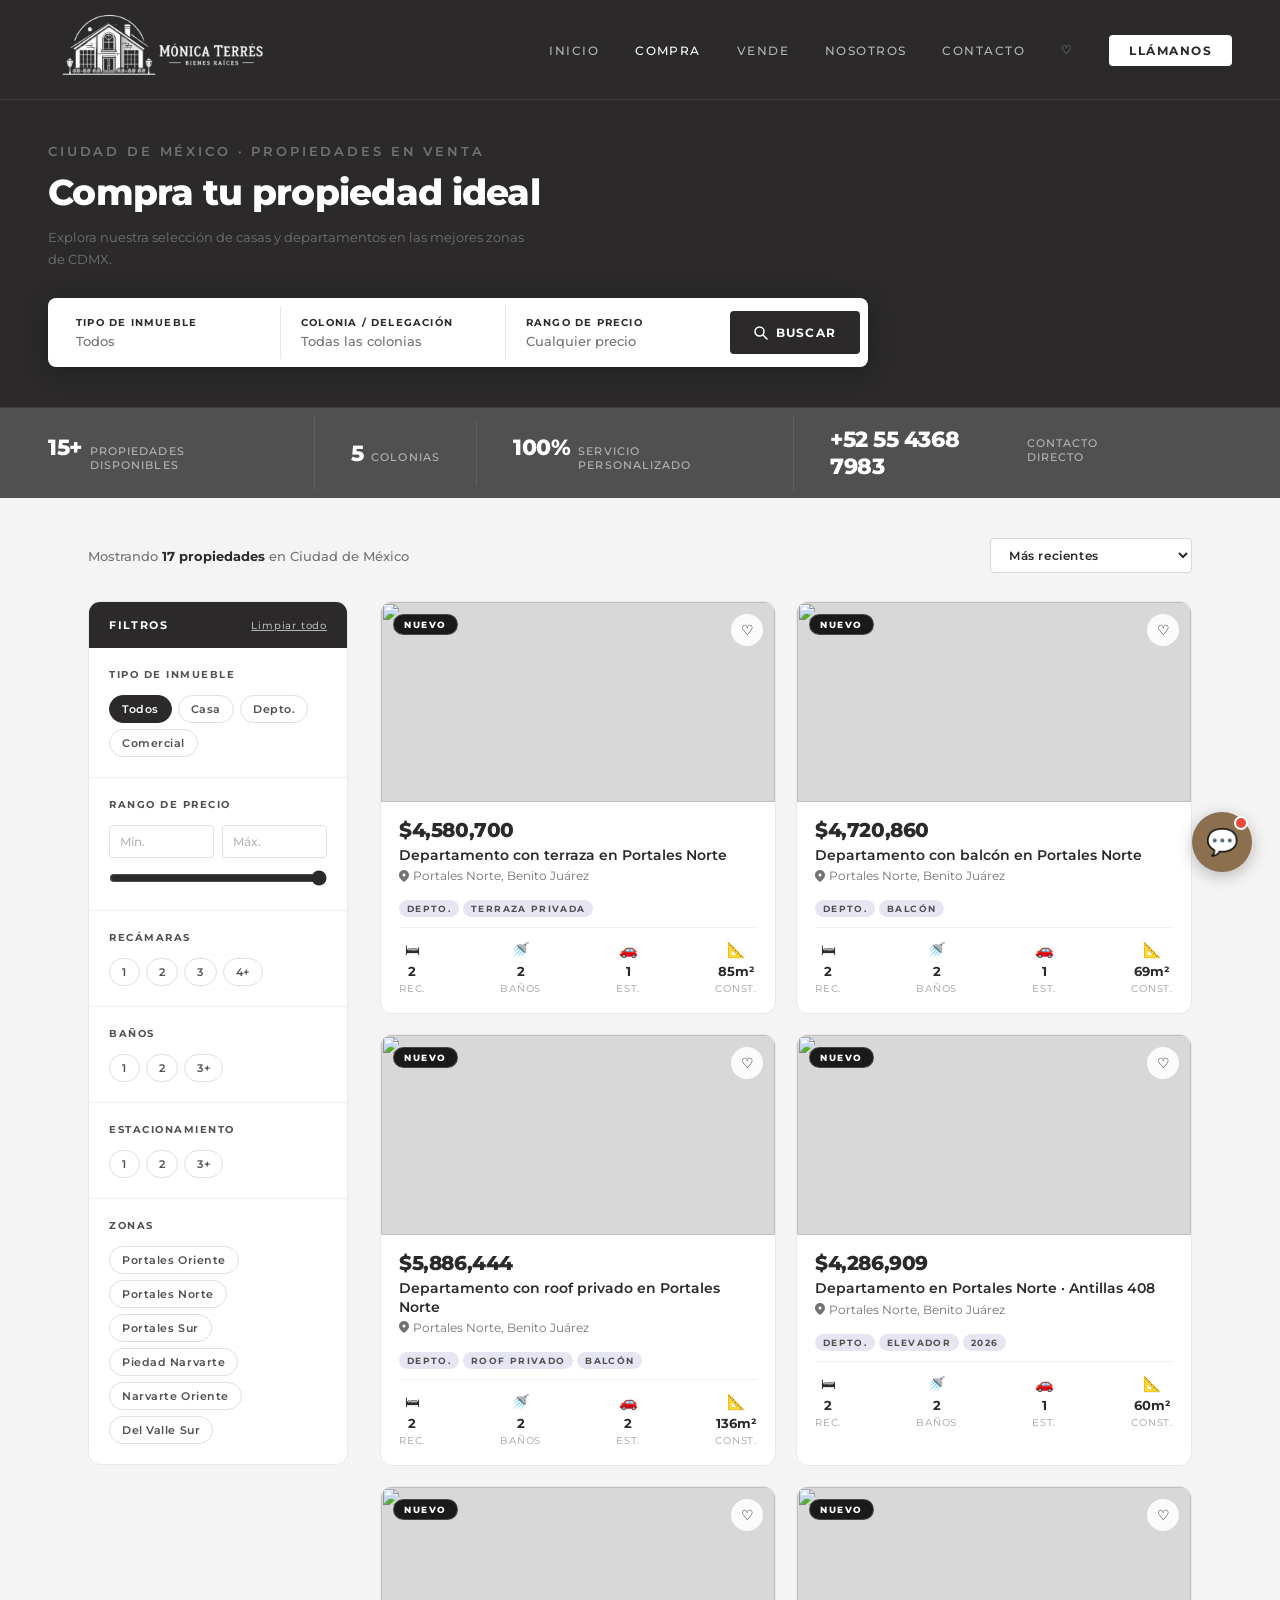
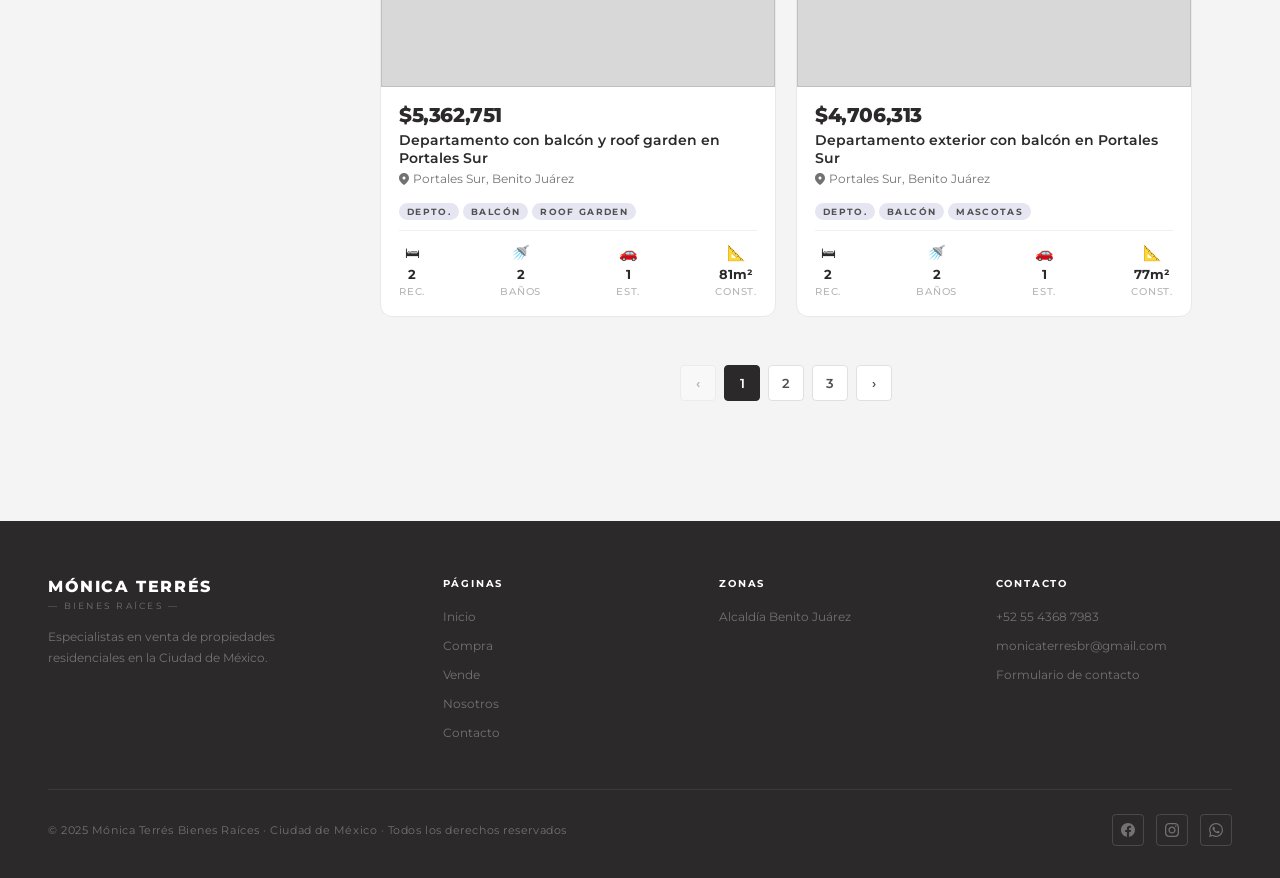
==== commit 5c55f2e1: "Remove property 18 (Del Valle Sur sold), update ID 19 price to $4,450,000 Co-Authored-By: Claude Son" ====
--- a/compra.html
+++ b/compra.html
@@ -685,14 +685,14 @@
         </div>
 
         <!-- Narvarte Oriente $4,750,000 – NN-GXW904 2 rec 2 baños 1 est alberca gimnasio -->
-        <div class="prop-card" data-id="19" data-type="depto" data-zone="narvarte-oriente" data-price="4750000" data-beds="2" data-baths="2" data-parking="1" data-area="67" data-index="19">
-          <div class="card-img">
-            <div style="width:100%;height:100%;background:#E8E8E8;display:flex;align-items:center;justify-content:center;color:#999;font-size:13px;">Sin fotos disponibles</div>
+        <div class="prop-card" data-id="19" data-type="depto" data-zone="narvarte-oriente" data-price="4450000" data-beds="2" data-baths="2" data-parking="1" data-area="67" data-index="19">
+          <div class="card-img">
+            <img src="fotos/narvarte-cumbres/fachada.png" alt="" style="width:100%;height:100%;object-fit:cover;display:block;">
             <span class="card-badge badge-nuevo">Nuevo</span>
             <button class="card-fav" onclick="toggleFav(this,19)">♡</button>
           </div>
           <div class="card-body">
-            <div class="card-price">$4,750,000</div>
+            <div class="card-price">$4,450,000</div>
             <div class="card-title">Departamento 2 rec. con amenidades en Narvarte Oriente</div>
             <div class="card-location"><svg width="10" height="12" viewBox="0 0 10 12" fill="none"><path d="M5 0C2.24 0 0 2.24 0 5C0 8.75 5 12 5 12C5 12 10 8.75 10 5C10 2.24 7.76 0 5 0ZM5 6.5C4.17 6.5 3.5 5.83 3.5 5C3.5 4.17 4.17 3.5 5 3.5C5.83 3.5 6.5 4.17 6.5 5C6.5 5.83 5.83 6.5 5 6.5Z" fill="#737273"/></svg> Narvarte Oriente, Benito Juárez</div>
             <div class="card-tags"><span class="card-tag">Depto.</span><span class="card-tag">Alberca</span><span class="card-tag">Gimnasio</span><span class="card-tag">Mascotas</span></div>
@@ -706,27 +706,6 @@
           </div>
         </div>
 
-        <!-- Del Valle Sur $6,950,000 – NN-GUY864 3 rec 2 baños 2 est balcón roof garden -->
-        <div class="prop-card" data-id="18" data-type="depto" data-zone="del-valle-sur" data-price="6950000" data-beds="3" data-baths="2" data-parking="2" data-area="114" data-index="18">
-          <div class="card-img">
-            <img src="fotos/del-valle/fachada del valle plus.png" alt="" style="width:100%;height:100%;object-fit:cover;display:block;">
-            <span class="card-badge badge-nuevo">Nuevo</span>
-            <button class="card-fav" onclick="toggleFav(this,18)">♡</button>
-          </div>
-          <div class="card-body">
-            <div class="card-price">$6,950,000</div>
-            <div class="card-title">Departamento 3 rec. con balcón en Del Valle Sur</div>
-            <div class="card-location"><svg width="10" height="12" viewBox="0 0 10 12" fill="none"><path d="M5 0C2.24 0 0 2.24 0 5C0 8.75 5 12 5 12C5 12 10 8.75 10 5C10 2.24 7.76 0 5 0ZM5 6.5C4.17 6.5 3.5 5.83 3.5 5C3.5 4.17 4.17 3.5 5 3.5C5.83 3.5 6.5 4.17 6.5 5C6.5 5.83 5.83 6.5 5 6.5Z" fill="#737273"/></svg> Del Valle Sur, Benito Juárez</div>
-            <div class="card-tags"><span class="card-tag">Depto.</span><span class="card-tag">3 Recámaras</span><span class="card-tag">Balcón</span><span class="card-tag">Mascotas</span></div>
-            <div class="card-divider"></div>
-            <div class="card-specs">
-              <div class="spec"><span class="spec-icon">🛏</span><span class="spec-val">3</span><span class="spec-lbl">Rec.</span></div>
-              <div class="spec"><span class="spec-icon">🚿</span><span class="spec-val">2</span><span class="spec-lbl">Baños</span></div>
-              <div class="spec"><span class="spec-icon">🚗</span><span class="spec-val">2</span><span class="spec-lbl">Est.</span></div>
-              <div class="spec"><span class="spec-icon">📐</span><span class="spec-val">114m²</span><span class="spec-lbl">Const.</span></div>
-            </div>
-          </div>
-        </div>
 
       </div>
       <div class="pagination" id="pagination"></div>
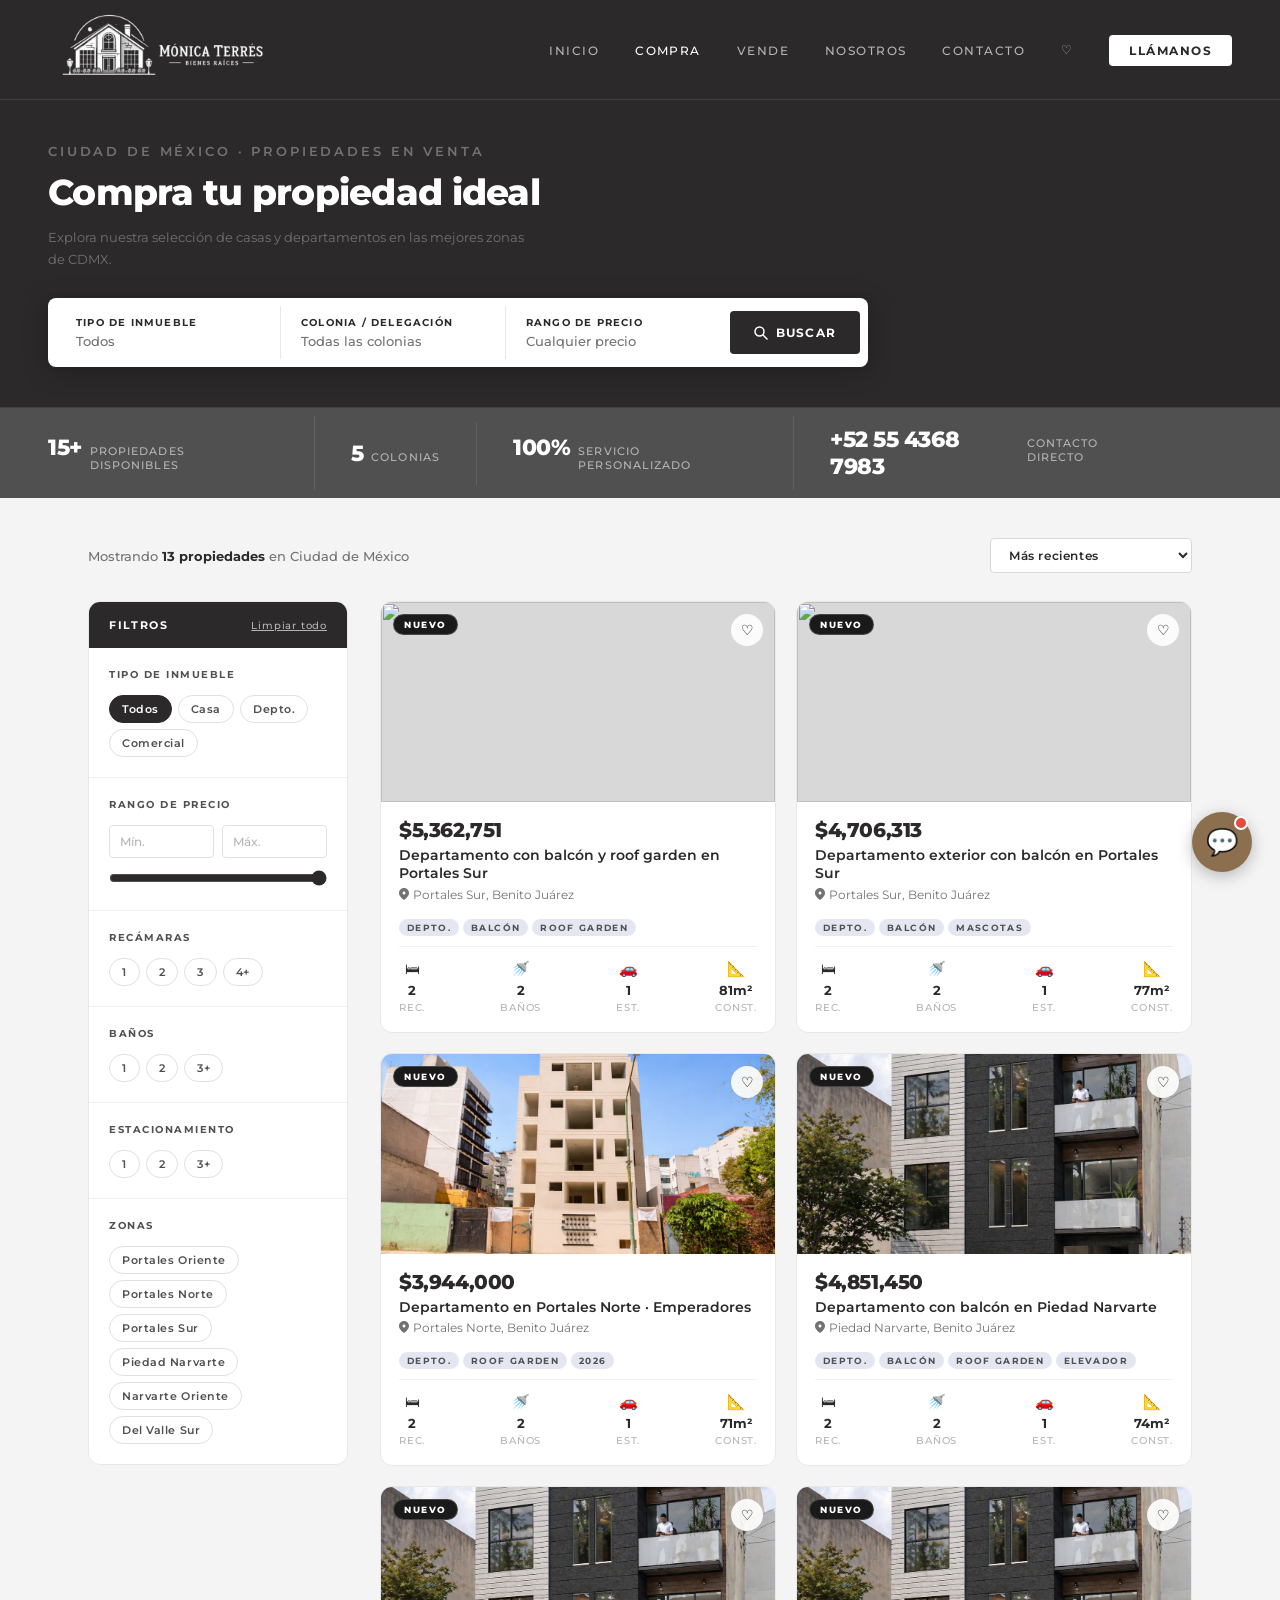
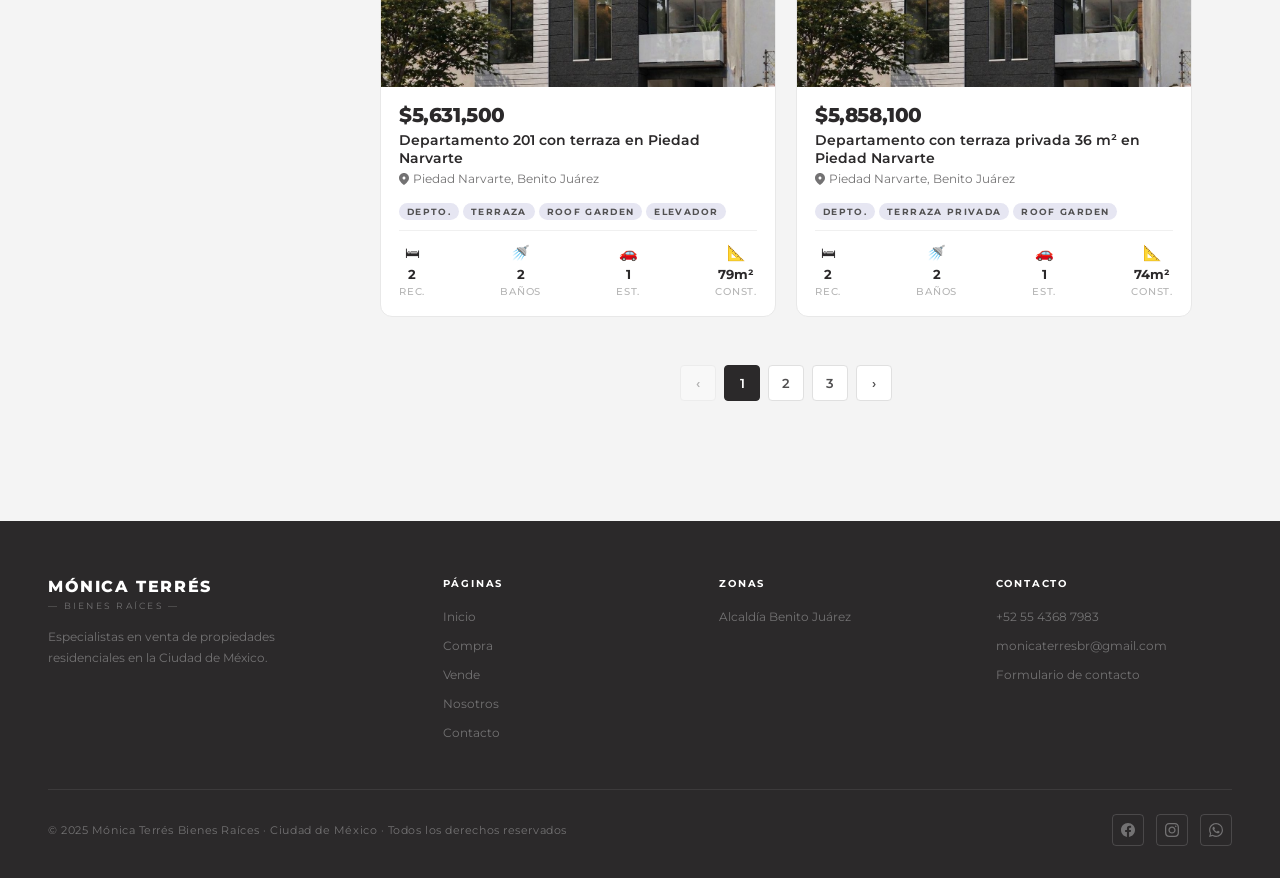
==== commit 40691559: "Remove Antillas (IDs 2-5) from compra and favoritos pages Co-Authored-By: Claude Sonnet 4.6 <noreply" ====
--- a/compra.html
+++ b/compra.html
@@ -331,95 +331,6 @@
     <div>
       <div class="prop-grid" id="propGrid">
 
-        <!-- Antillas $4,580,700 – terraza privada -->
-        <div class="prop-card" data-id="2" data-type="depto" data-zone="portales-norte" data-price="4580700" data-beds="2" data-baths="2" data-parking="1" data-area="85" data-index="2">
-          <div class="card-img">
-            <img src="fotos/antillas/fachada antillas.png" alt="" style="width:100%;height:100%;object-fit:cover;display:block;">
-            <span class="card-badge badge-nuevo">Nuevo</span>
-            <button class="card-fav" onclick="toggleFav(this,2)">♡</button>
-          </div>
-          <div class="card-body">
-            <div class="card-price">$4,580,700</div>
-            <div class="card-title">Departamento con terraza en Portales Norte</div>
-            <div class="card-location"><svg width="10" height="12" viewBox="0 0 10 12" fill="none"><path d="M5 0C2.24 0 0 2.24 0 5C0 8.75 5 12 5 12C5 12 10 8.75 10 5C10 2.24 7.76 0 5 0ZM5 6.5C4.17 6.5 3.5 5.83 3.5 5C3.5 4.17 4.17 3.5 5 3.5C5.83 3.5 6.5 4.17 6.5 5C6.5 5.83 5.83 6.5 5 6.5Z" fill="#737273"/></svg> Portales Norte, Benito Juárez</div>
-            <div class="card-tags"><span class="card-tag">Depto.</span><span class="card-tag">Terraza privada</span></div>
-            <div class="card-divider"></div>
-            <div class="card-specs">
-              <div class="spec"><span class="spec-icon">🛏</span><span class="spec-val">2</span><span class="spec-lbl">Rec.</span></div>
-              <div class="spec"><span class="spec-icon">🚿</span><span class="spec-val">2</span><span class="spec-lbl">Baños</span></div>
-              <div class="spec"><span class="spec-icon">🚗</span><span class="spec-val">1</span><span class="spec-lbl">Est.</span></div>
-              <div class="spec"><span class="spec-icon">📐</span><span class="spec-val">85m²</span><span class="spec-lbl">Const.</span></div>
-            </div>
-          </div>
-        </div>
-
-        <!-- Antillas $4,720,860 – balcón -->
-        <div class="prop-card" data-id="3" data-type="depto" data-zone="portales-norte" data-price="4720860" data-beds="2" data-baths="2" data-parking="1" data-area="69" data-index="3">
-          <div class="card-img">
-            <img src="fotos/antillas/fachada antillas.png" alt="" style="width:100%;height:100%;object-fit:cover;display:block;">
-            <span class="card-badge badge-nuevo">Nuevo</span>
-            <button class="card-fav" onclick="toggleFav(this,3)">♡</button>
-          </div>
-          <div class="card-body">
-            <div class="card-price">$4,720,860</div>
-            <div class="card-title">Departamento con balcón en Portales Norte</div>
-            <div class="card-location"><svg width="10" height="12" viewBox="0 0 10 12" fill="none"><path d="M5 0C2.24 0 0 2.24 0 5C0 8.75 5 12 5 12C5 12 10 8.75 10 5C10 2.24 7.76 0 5 0ZM5 6.5C4.17 6.5 3.5 5.83 3.5 5C3.5 4.17 4.17 3.5 5 3.5C5.83 3.5 6.5 4.17 6.5 5C6.5 5.83 5.83 6.5 5 6.5Z" fill="#737273"/></svg> Portales Norte, Benito Juárez</div>
-            <div class="card-tags"><span class="card-tag">Depto.</span><span class="card-tag">Balcón</span></div>
-            <div class="card-divider"></div>
-            <div class="card-specs">
-              <div class="spec"><span class="spec-icon">🛏</span><span class="spec-val">2</span><span class="spec-lbl">Rec.</span></div>
-              <div class="spec"><span class="spec-icon">🚿</span><span class="spec-val">2</span><span class="spec-lbl">Baños</span></div>
-              <div class="spec"><span class="spec-icon">🚗</span><span class="spec-val">1</span><span class="spec-lbl">Est.</span></div>
-              <div class="spec"><span class="spec-icon">📐</span><span class="spec-val">69m²</span><span class="spec-lbl">Const.</span></div>
-            </div>
-          </div>
-        </div>
-
-        <!-- Antillas 136 m² $5,886,444 – roof privado -->
-        <div class="prop-card" data-id="4" data-type="depto" data-zone="portales-norte" data-price="5886444" data-beds="2" data-baths="2" data-parking="2" data-area="136" data-index="4">
-          <div class="card-img">
-            <img src="fotos/antillas/fachada antillas.png" alt="" style="width:100%;height:100%;object-fit:cover;display:block;">
-            <span class="card-badge badge-nuevo">Nuevo</span>
-            <button class="card-fav" onclick="toggleFav(this,4)">♡</button>
-          </div>
-          <div class="card-body">
-            <div class="card-price">$5,886,444</div>
-            <div class="card-title">Departamento con roof privado en Portales Norte</div>
-            <div class="card-location"><svg width="10" height="12" viewBox="0 0 10 12" fill="none"><path d="M5 0C2.24 0 0 2.24 0 5C0 8.75 5 12 5 12C5 12 10 8.75 10 5C10 2.24 7.76 0 5 0ZM5 6.5C4.17 6.5 3.5 5.83 3.5 5C3.5 4.17 4.17 3.5 5 3.5C5.83 3.5 6.5 4.17 6.5 5C6.5 5.83 5.83 6.5 5 6.5Z" fill="#737273"/></svg> Portales Norte, Benito Juárez</div>
-            <div class="card-tags"><span class="card-tag">Depto.</span><span class="card-tag">Roof privado</span><span class="card-tag">Balcón</span></div>
-            <div class="card-divider"></div>
-            <div class="card-specs">
-              <div class="spec"><span class="spec-icon">🛏</span><span class="spec-val">2</span><span class="spec-lbl">Rec.</span></div>
-              <div class="spec"><span class="spec-icon">🚿</span><span class="spec-val">2</span><span class="spec-lbl">Baños</span></div>
-              <div class="spec"><span class="spec-icon">🚗</span><span class="spec-val">2</span><span class="spec-lbl">Est.</span></div>
-              <div class="spec"><span class="spec-icon">📐</span><span class="spec-val">136m²</span><span class="spec-lbl">Const.</span></div>
-            </div>
-          </div>
-        </div>
-
-
-        <!-- Antillas 408-103 $4,286,909 -->
-        <div class="prop-card" data-id="5" data-type="depto" data-zone="portales-norte" data-price="4286909" data-beds="2" data-baths="2" data-parking="1" data-area="60" data-index="5">
-          <div class="card-img">
-            <img src="fotos/antillas/fachada antillas.png" alt="" style="width:100%;height:100%;object-fit:cover;display:block;">
-            <span class="card-badge badge-nuevo">Nuevo</span>
-            <button class="card-fav" onclick="toggleFav(this,5)">♡</button>
-          </div>
-          <div class="card-body">
-            <div class="card-price">$4,286,909</div>
-            <div class="card-title">Departamento en Portales Norte · Antillas 408</div>
-            <div class="card-location"><svg width="10" height="12" viewBox="0 0 10 12" fill="none"><path d="M5 0C2.24 0 0 2.24 0 5C0 8.75 5 12 5 12C5 12 10 8.75 10 5C10 2.24 7.76 0 5 0ZM5 6.5C4.17 6.5 3.5 5.83 3.5 5C3.5 4.17 4.17 3.5 5 3.5C5.83 3.5 6.5 4.17 6.5 5C6.5 5.83 5.83 6.5 5 6.5Z" fill="#737273"/></svg> Portales Norte, Benito Juárez</div>
-            <div class="card-tags"><span class="card-tag">Depto.</span><span class="card-tag">Elevador</span><span class="card-tag">2026</span></div>
-            <div class="card-divider"></div>
-            <div class="card-specs">
-              <div class="spec"><span class="spec-icon">🛏</span><span class="spec-val">2</span><span class="spec-lbl">Rec.</span></div>
-              <div class="spec"><span class="spec-icon">🚿</span><span class="spec-val">2</span><span class="spec-lbl">Baños</span></div>
-              <div class="spec"><span class="spec-icon">🚗</span><span class="spec-val">1</span><span class="spec-lbl">Est.</span></div>
-              <div class="spec"><span class="spec-icon">📐</span><span class="spec-val">60m²</span><span class="spec-lbl">Const.</span></div>
-            </div>
-          </div>
-        </div>
-
         <!-- Bélgica $5,362,751 – balcón y terraza común -->
         <div class="prop-card" data-id="6" data-type="depto" data-zone="portales-sur" data-price="5362751" data-beds="2" data-baths="2" data-parking="1" data-area="81" data-index="6">
           <div class="card-img">
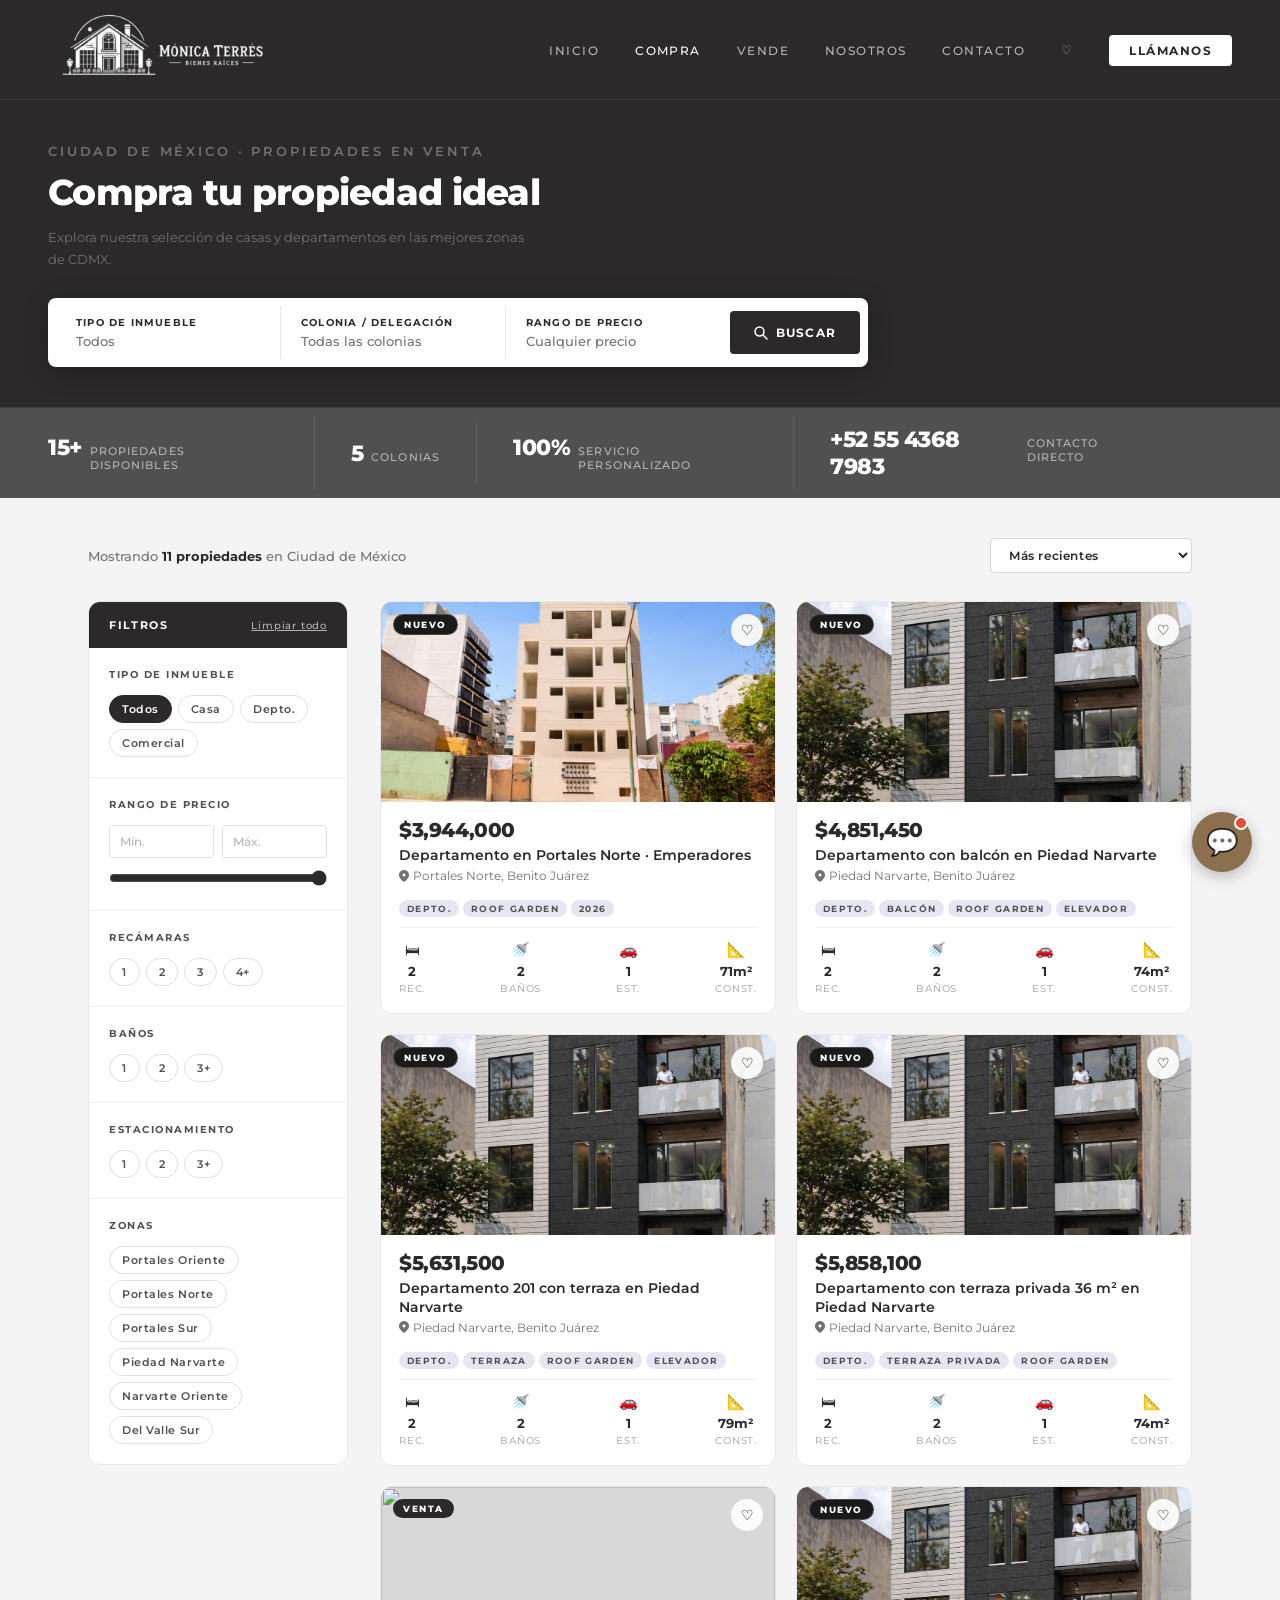
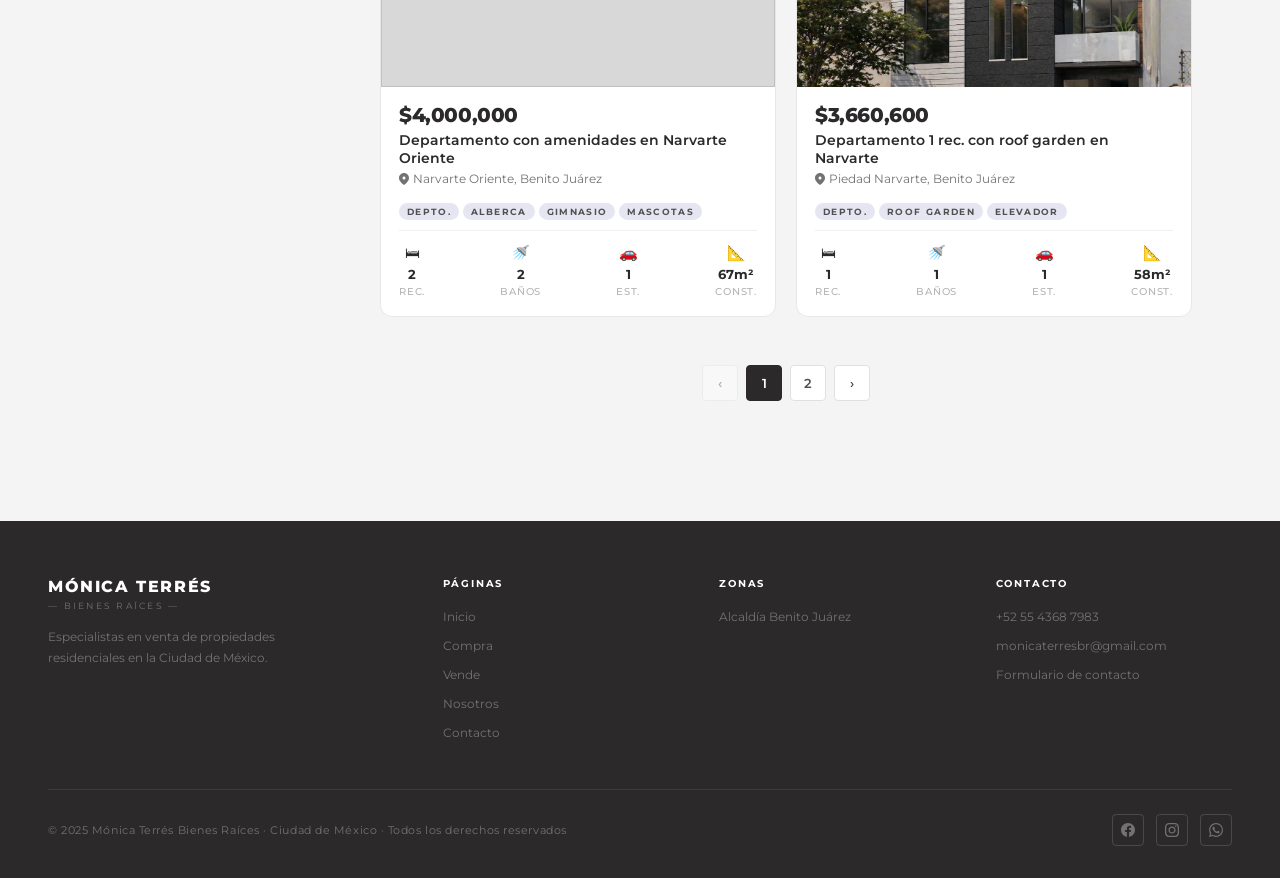
==== commit 18199e71: "Remove Bélgica (IDs 6-7) from compra and favoritos pages Co-Authored-By: Claude Sonnet 4.6 <noreply@" ====
--- a/compra.html
+++ b/compra.html
@@ -331,50 +331,6 @@
     <div>
       <div class="prop-grid" id="propGrid">
 
-        <!-- Bélgica $5,362,751 – balcón y terraza común -->
-        <div class="prop-card" data-id="6" data-type="depto" data-zone="portales-sur" data-price="5362751" data-beds="2" data-baths="2" data-parking="1" data-area="81" data-index="6">
-          <div class="card-img">
-            <img src="fotos/belgica/fachada belgica.png" alt="" style="width:100%;height:100%;object-fit:cover;display:block;">
-            <span class="card-badge badge-nuevo">Nuevo</span>
-            <button class="card-fav" onclick="toggleFav(this,6)">♡</button>
-          </div>
-          <div class="card-body">
-            <div class="card-price">$5,362,751</div>
-            <div class="card-title">Departamento con balcón y roof garden en Portales Sur</div>
-            <div class="card-location"><svg width="10" height="12" viewBox="0 0 10 12" fill="none"><path d="M5 0C2.24 0 0 2.24 0 5C0 8.75 5 12 5 12C5 12 10 8.75 10 5C10 2.24 7.76 0 5 0ZM5 6.5C4.17 6.5 3.5 5.83 3.5 5C3.5 4.17 4.17 3.5 5 3.5C5.83 3.5 6.5 4.17 6.5 5C6.5 5.83 5.83 6.5 5 6.5Z" fill="#737273"/></svg> Portales Sur, Benito Juárez</div>
-            <div class="card-tags"><span class="card-tag">Depto.</span><span class="card-tag">Balcón</span><span class="card-tag">Roof garden</span></div>
-            <div class="card-divider"></div>
-            <div class="card-specs">
-              <div class="spec"><span class="spec-icon">🛏</span><span class="spec-val">2</span><span class="spec-lbl">Rec.</span></div>
-              <div class="spec"><span class="spec-icon">🚿</span><span class="spec-val">2</span><span class="spec-lbl">Baños</span></div>
-              <div class="spec"><span class="spec-icon">🚗</span><span class="spec-val">1</span><span class="spec-lbl">Est.</span></div>
-              <div class="spec"><span class="spec-icon">📐</span><span class="spec-val">81m²</span><span class="spec-lbl">Const.</span></div>
-            </div>
-          </div>
-        </div>
-
-        <!-- Bélgica EXT $4,706,313 – balcón exterior -->
-        <div class="prop-card" data-id="7" data-type="depto" data-zone="portales-sur" data-price="4706313" data-beds="2" data-baths="2" data-parking="1" data-area="77" data-index="7">
-          <div class="card-img">
-            <img src="fotos/belgica/fachada belgica.png" alt="" style="width:100%;height:100%;object-fit:cover;display:block;">
-            <span class="card-badge badge-nuevo">Nuevo</span>
-            <button class="card-fav" onclick="toggleFav(this,7)">♡</button>
-          </div>
-          <div class="card-body">
-            <div class="card-price">$4,706,313</div>
-            <div class="card-title">Departamento exterior con balcón en Portales Sur</div>
-            <div class="card-location"><svg width="10" height="12" viewBox="0 0 10 12" fill="none"><path d="M5 0C2.24 0 0 2.24 0 5C0 8.75 5 12 5 12C5 12 10 8.75 10 5C10 2.24 7.76 0 5 0ZM5 6.5C4.17 6.5 3.5 5.83 3.5 5C3.5 4.17 4.17 3.5 5 3.5C5.83 3.5 6.5 4.17 6.5 5C6.5 5.83 5.83 6.5 5 6.5Z" fill="#737273"/></svg> Portales Sur, Benito Juárez</div>
-            <div class="card-tags"><span class="card-tag">Depto.</span><span class="card-tag">Balcón</span><span class="card-tag">Mascotas</span></div>
-            <div class="card-divider"></div>
-            <div class="card-specs">
-              <div class="spec"><span class="spec-icon">🛏</span><span class="spec-val">2</span><span class="spec-lbl">Rec.</span></div>
-              <div class="spec"><span class="spec-icon">🚿</span><span class="spec-val">2</span><span class="spec-lbl">Baños</span></div>
-              <div class="spec"><span class="spec-icon">🚗</span><span class="spec-val">1</span><span class="spec-lbl">Est.</span></div>
-              <div class="spec"><span class="spec-icon">📐</span><span class="spec-val">77m²</span><span class="spec-lbl">Const.</span></div>
-            </div>
-          </div>
-        </div>
-
         <!-- Emperadores $3,694,460 – roof garden -->
         <div class="prop-card" data-id="8" data-type="depto" data-zone="portales-norte" data-price="3944000" data-beds="2" data-baths="2" data-parking="1" data-area="71" data-index="8">
           <div class="card-img">
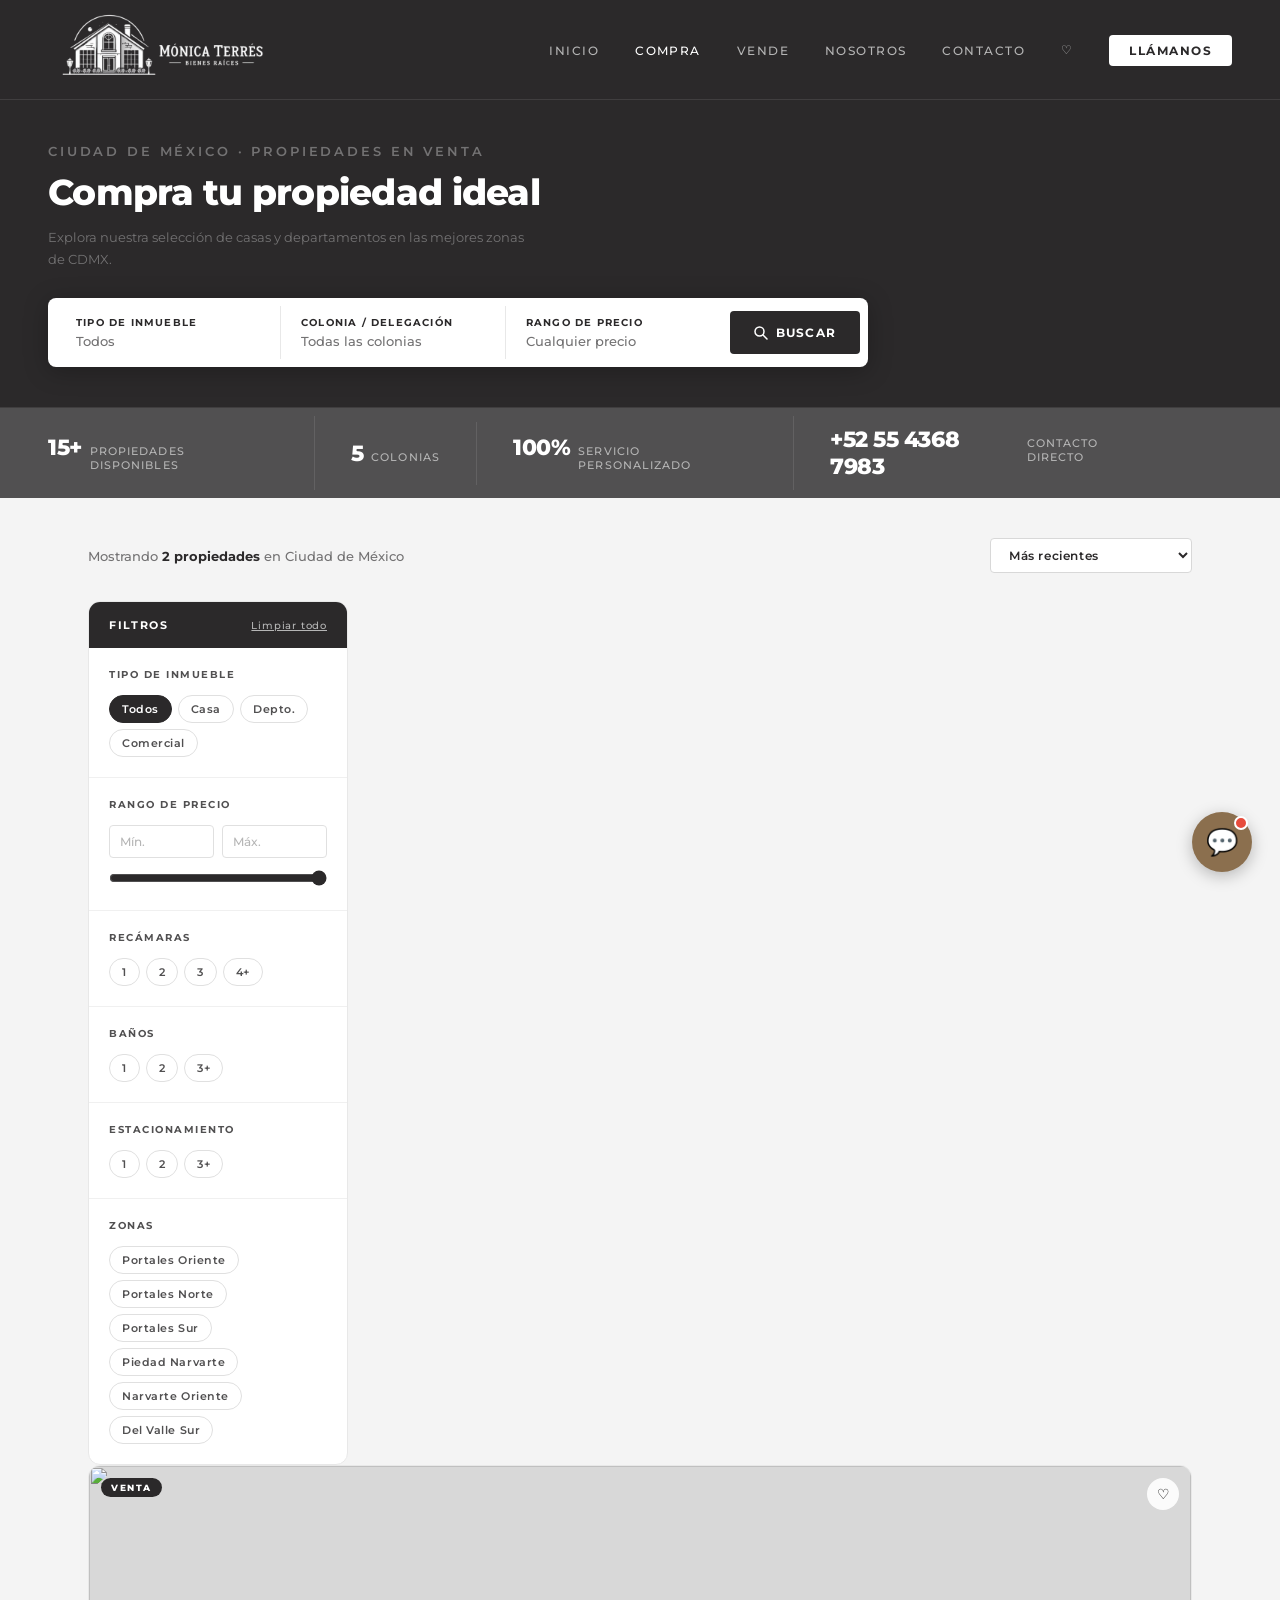
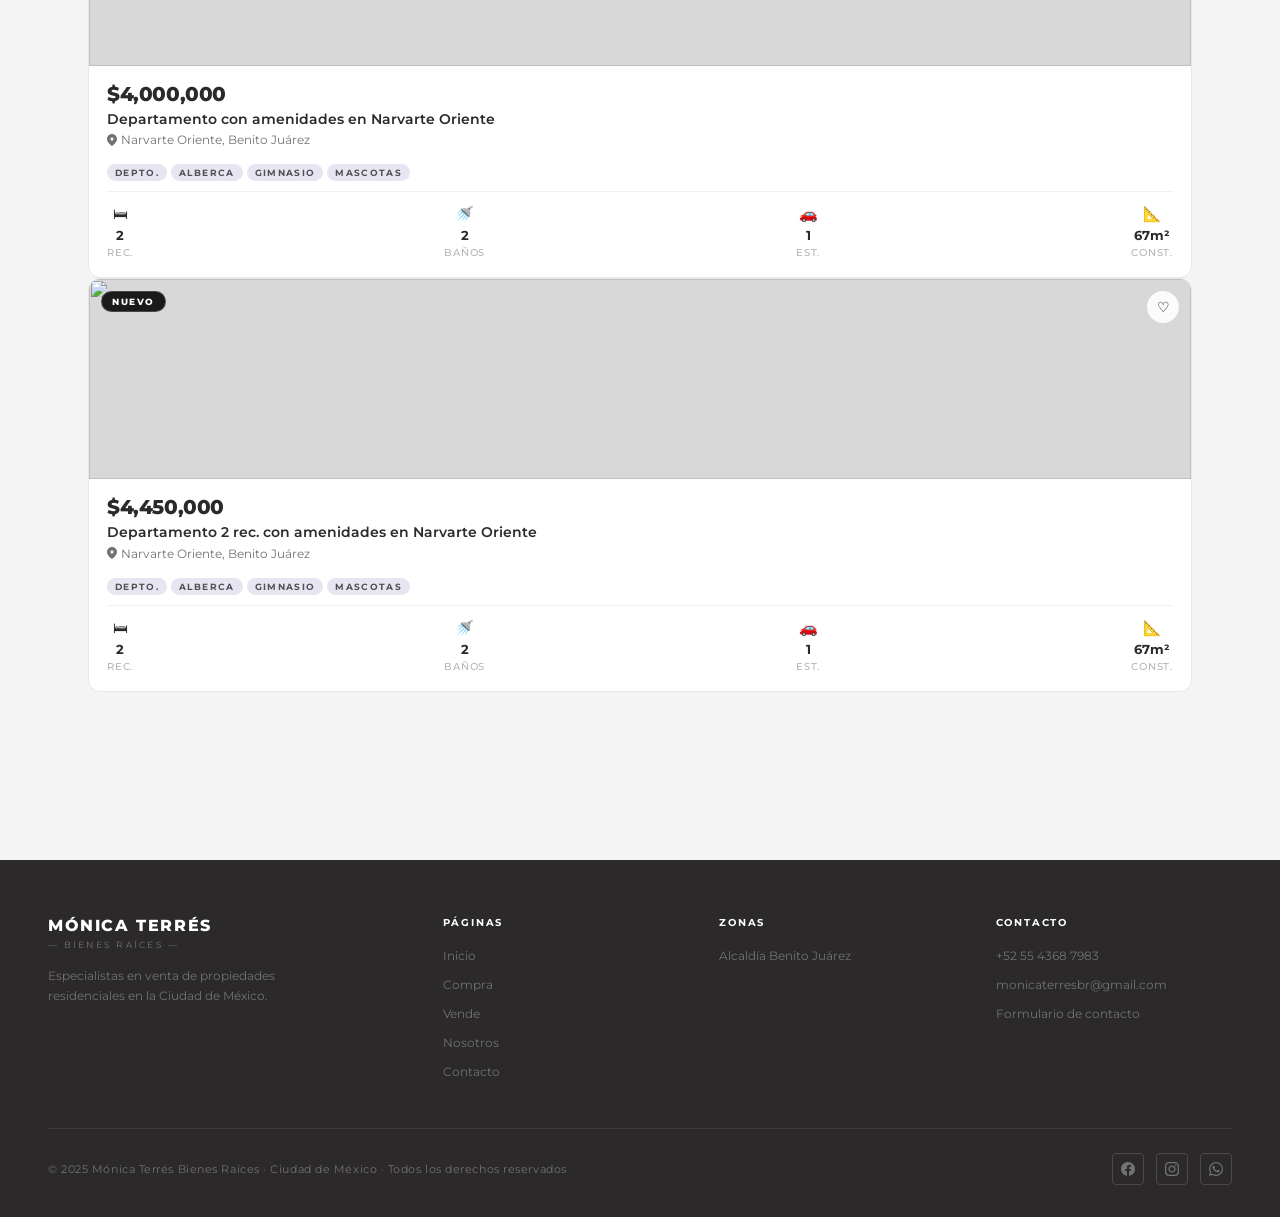
==== commit 2bc79d62: "Remove Emperadores and Obrero Mundial properties from website Co-Authored-By: Claude Sonnet 4.6 <nor" ====
--- a/compra.html
+++ b/compra.html
@@ -330,93 +330,9 @@
 
     <div>
       <div class="prop-grid" id="propGrid">
-
-        <!-- Emperadores $3,694,460 – roof garden -->
-        <div class="prop-card" data-id="8" data-type="depto" data-zone="portales-norte" data-price="3944000" data-beds="2" data-baths="2" data-parking="1" data-area="71" data-index="8">
-          <div class="card-img">
-            <img src="fotos/emperadores/fachada emperadores.png" alt="" style="width:100%;height:100%;object-fit:cover;display:block;">
-            <span class="card-badge badge-nuevo">Nuevo</span>
-            <button class="card-fav" onclick="toggleFav(this,8)">♡</button>
-          </div>
-          <div class="card-body">
-            <div class="card-price">$3,944,000</div>
-            <div class="card-title">Departamento en Portales Norte · Emperadores</div>
-            <div class="card-location"><svg width="10" height="12" viewBox="0 0 10 12" fill="none"><path d="M5 0C2.24 0 0 2.24 0 5C0 8.75 5 12 5 12C5 12 10 8.75 10 5C10 2.24 7.76 0 5 0ZM5 6.5C4.17 6.5 3.5 5.83 3.5 5C3.5 4.17 4.17 3.5 5 3.5C5.83 3.5 6.5 4.17 6.5 5C6.5 5.83 5.83 6.5 5 6.5Z" fill="#737273"/></svg> Portales Norte, Benito Juárez</div>
-            <div class="card-tags"><span class="card-tag">Depto.</span><span class="card-tag">Roof garden</span><span class="card-tag">2026</span></div>
-            <div class="card-divider"></div>
-            <div class="card-specs">
-              <div class="spec"><span class="spec-icon">🛏</span><span class="spec-val">2</span><span class="spec-lbl">Rec.</span></div>
-              <div class="spec"><span class="spec-icon">🚿</span><span class="spec-val">2</span><span class="spec-lbl">Baños</span></div>
-              <div class="spec"><span class="spec-icon">🚗</span><span class="spec-val">1</span><span class="spec-lbl">Est.</span></div>
-              <div class="spec"><span class="spec-icon">📐</span><span class="spec-val">71m²</span><span class="spec-lbl">Const.</span></div>
-            </div>
-          </div>
-        </div>
-
-        <!-- Obrero Mundial $4,851,450 – NN-GWM914 balcón -->
-        <div class="prop-card" data-id="9" data-type="depto" data-zone="piedad-narvarte" data-price="4851450" data-beds="2" data-baths="2" data-parking="1" data-area="74" data-index="9">
-          <div class="card-img">
-            <img src="fotos/obrero-mundial/fachada obrero.jpeg" alt="" style="width:100%;height:100%;object-fit:cover;display:block;">
-            <span class="card-badge badge-nuevo">Nuevo</span>
-            <button class="card-fav" onclick="toggleFav(this,9)">♡</button>
-          </div>
-          <div class="card-body">
-            <div class="card-price">$4,851,450</div>
-            <div class="card-title">Departamento con balcón en Piedad Narvarte</div>
-            <div class="card-location"><svg width="10" height="12" viewBox="0 0 10 12" fill="none"><path d="M5 0C2.24 0 0 2.24 0 5C0 8.75 5 12 5 12C5 12 10 8.75 10 5C10 2.24 7.76 0 5 0ZM5 6.5C4.17 6.5 3.5 5.83 3.5 5C3.5 4.17 4.17 3.5 5 3.5C5.83 3.5 6.5 4.17 6.5 5C6.5 5.83 5.83 6.5 5 6.5Z" fill="#737273"/></svg> Piedad Narvarte, Benito Juárez</div>
-            <div class="card-tags"><span class="card-tag">Depto.</span><span class="card-tag">Balcón</span><span class="card-tag">Roof garden</span><span class="card-tag">Elevador</span></div>
-            <div class="card-divider"></div>
-            <div class="card-specs">
-              <div class="spec"><span class="spec-icon">🛏</span><span class="spec-val">2</span><span class="spec-lbl">Rec.</span></div>
-              <div class="spec"><span class="spec-icon">🚿</span><span class="spec-val">2</span><span class="spec-lbl">Baños</span></div>
-              <div class="spec"><span class="spec-icon">🚗</span><span class="spec-val">1</span><span class="spec-lbl">Est.</span></div>
-              <div class="spec"><span class="spec-icon">📐</span><span class="spec-val">74m²</span><span class="spec-lbl">Const.</span></div>
-            </div>
-          </div>
-        </div>
-
-        <!-- Obrero Mundial $5,631,500 – NN-GWT650 Depto 201 -->
-        <div class="prop-card" data-id="10" data-type="depto" data-zone="piedad-narvarte" data-price="5631500" data-beds="2" data-baths="2" data-parking="1" data-area="79" data-index="10">
-          <div class="card-img">
-            <img src="fotos/obrero-mundial/fachada obrero.jpeg" alt="" style="width:100%;height:100%;object-fit:cover;display:block;">
-            <span class="card-badge badge-nuevo">Nuevo</span>
-            <button class="card-fav" onclick="toggleFav(this,10)">♡</button>
-          </div>
-          <div class="card-body">
-            <div class="card-price">$5,631,500</div>
-            <div class="card-title">Departamento 201 con terraza en Piedad Narvarte</div>
-            <div class="card-location"><svg width="10" height="12" viewBox="0 0 10 12" fill="none"><path d="M5 0C2.24 0 0 2.24 0 5C0 8.75 5 12 5 12C5 12 10 8.75 10 5C10 2.24 7.76 0 5 0ZM5 6.5C4.17 6.5 3.5 5.83 3.5 5C3.5 4.17 4.17 3.5 5 3.5C5.83 3.5 6.5 4.17 6.5 5C6.5 5.83 5.83 6.5 5 6.5Z" fill="#737273"/></svg> Piedad Narvarte, Benito Juárez</div>
-            <div class="card-tags"><span class="card-tag">Depto.</span><span class="card-tag">Terraza</span><span class="card-tag">Roof garden</span><span class="card-tag">Elevador</span></div>
-            <div class="card-divider"></div>
-            <div class="card-specs">
-              <div class="spec"><span class="spec-icon">🛏</span><span class="spec-val">2</span><span class="spec-lbl">Rec.</span></div>
-              <div class="spec"><span class="spec-icon">🚿</span><span class="spec-val">2</span><span class="spec-lbl">Baños</span></div>
-              <div class="spec"><span class="spec-icon">🚗</span><span class="spec-val">1</span><span class="spec-lbl">Est.</span></div>
-              <div class="spec"><span class="spec-icon">📐</span><span class="spec-val">79m²</span><span class="spec-lbl">Const.</span></div>
-            </div>
-          </div>
-        </div>
-
-        <!-- Obrero Mundial $5,858,100 – NN-GWT656 terraza privada 36.4 m² -->
-        <div class="prop-card" data-id="11" data-type="depto" data-zone="piedad-narvarte" data-price="5858100" data-beds="2" data-baths="2" data-parking="1" data-area="74" data-index="11">
-          <div class="card-img">
-            <img src="fotos/obrero-mundial/fachada obrero.jpeg" alt="" style="width:100%;height:100%;object-fit:cover;display:block;">
-            <span class="card-badge badge-nuevo">Nuevo</span>
-            <button class="card-fav" onclick="toggleFav(this,11)">♡</button>
-          </div>
-          <div class="card-body">
-            <div class="card-price">$5,858,100</div>
-            <div class="card-title">Departamento con terraza privada 36 m² en Piedad Narvarte</div>
-            <div class="card-location"><svg width="10" height="12" viewBox="0 0 10 12" fill="none"><path d="M5 0C2.24 0 0 2.24 0 5C0 8.75 5 12 5 12C5 12 10 8.75 10 5C10 2.24 7.76 0 5 0ZM5 6.5C4.17 6.5 3.5 5.83 3.5 5C3.5 4.17 4.17 3.5 5 3.5C5.83 3.5 6.5 4.17 6.5 5C6.5 5.83 5.83 6.5 5 6.5Z" fill="#737273"/></svg> Piedad Narvarte, Benito Juárez</div>
-            <div class="card-tags"><span class="card-tag">Depto.</span><span class="card-tag">Terraza privada</span><span class="card-tag">Roof garden</span></div>
-            <div class="card-divider"></div>
-            <div class="card-specs">
-              <div class="spec"><span class="spec-icon">🛏</span><span class="spec-val">2</span><span class="spec-lbl">Rec.</span></div>
-              <div class="spec"><span class="spec-icon">🚿</span><span class="spec-val">2</span><span class="spec-lbl">Baños</span></div>
-              <div class="spec"><span class="spec-icon">🚗</span><span class="spec-val">1</span><span class="spec-lbl">Est.</span></div>
-              <div class="spec"><span class="spec-icon">📐</span><span class="spec-val">74m²</span><span class="spec-lbl">Const.</span></div>
-            </div>
-          </div>
+        </div>
+        </div>
+        </div>
         </div>
 
         <!-- The Park $4,000,000 – NN-XQ1000155 Narvarte Oriente -->
@@ -440,115 +356,10 @@
             </div>
           </div>
         </div>
-
-        <!-- Obrero Mundial $3,660,600 – NN-GWT668 1 rec roof garden común -->
-        <div class="prop-card" data-id="14" data-type="depto" data-zone="piedad-narvarte" data-price="3660600" data-beds="1" data-baths="1" data-parking="1" data-area="58" data-index="14">
-          <div class="card-img">
-            <img src="fotos/obrero-mundial/fachada obrero.jpeg" alt="" style="width:100%;height:100%;object-fit:cover;display:block;">
-            <span class="card-badge badge-nuevo">Nuevo</span>
-            <button class="card-fav" onclick="toggleFav(this,14)">♡</button>
-          </div>
-          <div class="card-body">
-            <div class="card-price">$3,660,600</div>
-            <div class="card-title">Departamento 1 rec. con roof garden en Narvarte</div>
-            <div class="card-location"><svg width="10" height="12" viewBox="0 0 10 12" fill="none"><path d="M5 0C2.24 0 0 2.24 0 5C0 8.75 5 12 5 12C5 12 10 8.75 10 5C10 2.24 7.76 0 5 0ZM5 6.5C4.17 6.5 3.5 5.83 3.5 5C3.5 4.17 4.17 3.5 5 3.5C5.83 3.5 6.5 4.17 6.5 5C6.5 5.83 5.83 6.5 5 6.5Z" fill="#737273"/></svg> Piedad Narvarte, Benito Juárez</div>
-            <div class="card-tags"><span class="card-tag">Depto.</span><span class="card-tag">Roof garden</span><span class="card-tag">Elevador</span></div>
-            <div class="card-divider"></div>
-            <div class="card-specs">
-              <div class="spec"><span class="spec-icon">🛏</span><span class="spec-val">1</span><span class="spec-lbl">Rec.</span></div>
-              <div class="spec"><span class="spec-icon">🚿</span><span class="spec-val">1</span><span class="spec-lbl">Baños</span></div>
-              <div class="spec"><span class="spec-icon">🚗</span><span class="spec-val">1</span><span class="spec-lbl">Est.</span></div>
-              <div class="spec"><span class="spec-icon">📐</span><span class="spec-val">58m²</span><span class="spec-lbl">Const.</span></div>
-            </div>
-          </div>
-        </div>
-
-        <!-- Obrero Mundial $4,462,725 – NN-GWT681 1 rec roof privado -->
-        <div class="prop-card" data-id="15" data-type="depto" data-zone="piedad-narvarte" data-price="4462725" data-beds="1" data-baths="1" data-parking="1" data-area="58" data-index="15">
-          <div class="card-img">
-            <img src="fotos/obrero-mundial/fachada obrero.jpeg" alt="" style="width:100%;height:100%;object-fit:cover;display:block;">
-            <span class="card-badge badge-nuevo">Nuevo</span>
-            <button class="card-fav" onclick="toggleFav(this,15)">♡</button>
-          </div>
-          <div class="card-body">
-            <div class="card-price">$4,462,725</div>
-            <div class="card-title">Departamento 1 rec. con roof privado en Narvarte</div>
-            <div class="card-location"><svg width="10" height="12" viewBox="0 0 10 12" fill="none"><path d="M5 0C2.24 0 0 2.24 0 5C0 8.75 5 12 5 12C5 12 10 8.75 10 5C10 2.24 7.76 0 5 0ZM5 6.5C4.17 6.5 3.5 5.83 3.5 5C3.5 4.17 4.17 3.5 5 3.5C5.83 3.5 6.5 4.17 6.5 5C6.5 5.83 5.83 6.5 5 6.5Z" fill="#737273"/></svg> Piedad Narvarte, Benito Juárez</div>
-            <div class="card-tags"><span class="card-tag">Depto.</span><span class="card-tag">Roof privado</span><span class="card-tag">Elevador</span></div>
-            <div class="card-divider"></div>
-            <div class="card-specs">
-              <div class="spec"><span class="spec-icon">🛏</span><span class="spec-val">1</span><span class="spec-lbl">Rec.</span></div>
-              <div class="spec"><span class="spec-icon">🚿</span><span class="spec-val">1</span><span class="spec-lbl">Baños</span></div>
-              <div class="spec"><span class="spec-icon">🚗</span><span class="spec-val">1</span><span class="spec-lbl">Est.</span></div>
-              <div class="spec"><span class="spec-icon">📐</span><span class="spec-val">58m²</span><span class="spec-lbl">Const.</span></div>
-            </div>
-          </div>
-        </div>
-
-        <!-- Obrero Mundial $4,712,000 – NN-GWT672 2 rec 2 baños roof común -->
-        <div class="prop-card" data-id="16" data-type="depto" data-zone="piedad-narvarte" data-price="4712000" data-beds="2" data-baths="2" data-parking="1" data-area="74" data-index="16">
-          <div class="card-img">
-            <img src="fotos/obrero-mundial/fachada obrero.jpeg" alt="" style="width:100%;height:100%;object-fit:cover;display:block;">
-            <span class="card-badge badge-nuevo">Nuevo</span>
-            <button class="card-fav" onclick="toggleFav(this,16)">♡</button>
-          </div>
-          <div class="card-body">
-            <div class="card-price">$4,712,000</div>
-            <div class="card-title">Departamento 2 rec. con roof garden en Narvarte</div>
-            <div class="card-location"><svg width="10" height="12" viewBox="0 0 10 12" fill="none"><path d="M5 0C2.24 0 0 2.24 0 5C0 8.75 5 12 5 12C5 12 10 8.75 10 5C10 2.24 7.76 0 5 0ZM5 6.5C4.17 6.5 3.5 5.83 3.5 5C3.5 4.17 4.17 3.5 5 3.5C5.83 3.5 6.5 4.17 6.5 5C6.5 5.83 5.83 6.5 5 6.5Z" fill="#737273"/></svg> Piedad Narvarte, Benito Juárez</div>
-            <div class="card-tags"><span class="card-tag">Depto.</span><span class="card-tag">Roof garden</span><span class="card-tag">Elevador</span></div>
-            <div class="card-divider"></div>
-            <div class="card-specs">
-              <div class="spec"><span class="spec-icon">🛏</span><span class="spec-val">2</span><span class="spec-lbl">Rec.</span></div>
-              <div class="spec"><span class="spec-icon">🚿</span><span class="spec-val">2</span><span class="spec-lbl">Baños</span></div>
-              <div class="spec"><span class="spec-icon">🚗</span><span class="spec-val">1</span><span class="spec-lbl">Est.</span></div>
-              <div class="spec"><span class="spec-icon">📐</span><span class="spec-val">74m²</span><span class="spec-lbl">Const.</span></div>
-            </div>
-          </div>
-        </div>
-
-        <!-- Obrero Mundial $4,744,000 – NN-GWT677 2 rec 2 baños roof común 3 niveles -->
-        <div class="prop-card" data-id="17" data-type="depto" data-zone="piedad-narvarte" data-price="4744000" data-beds="2" data-baths="2" data-parking="1" data-area="74" data-index="17">
-          <div class="card-img">
-            <img src="fotos/obrero-mundial/fachada obrero.jpeg" alt="" style="width:100%;height:100%;object-fit:cover;display:block;">
-            <span class="card-badge badge-nuevo">Nuevo</span>
-            <button class="card-fav" onclick="toggleFav(this,17)">♡</button>
-          </div>
-          <div class="card-body">
-            <div class="card-price">$4,744,000</div>
-            <div class="card-title">Departamento 2 rec. con roof garden en Narvarte</div>
-            <div class="card-location"><svg width="10" height="12" viewBox="0 0 10 12" fill="none"><path d="M5 0C2.24 0 0 2.24 0 5C0 8.75 5 12 5 12C5 12 10 8.75 10 5C10 2.24 7.76 0 5 0ZM5 6.5C4.17 6.5 3.5 5.83 3.5 5C3.5 4.17 4.17 3.5 5 3.5C5.83 3.5 6.5 4.17 6.5 5C6.5 5.83 5.83 6.5 5 6.5Z" fill="#737273"/></svg> Piedad Narvarte, Benito Juárez</div>
-            <div class="card-tags"><span class="card-tag">Depto.</span><span class="card-tag">Roof garden</span><span class="card-tag">2026</span></div>
-            <div class="card-divider"></div>
-            <div class="card-specs">
-              <div class="spec"><span class="spec-icon">🛏</span><span class="spec-val">2</span><span class="spec-lbl">Rec.</span></div>
-              <div class="spec"><span class="spec-icon">🚿</span><span class="spec-val">2</span><span class="spec-lbl">Baños</span></div>
-              <div class="spec"><span class="spec-icon">🚗</span><span class="spec-val">1</span><span class="spec-lbl">Est.</span></div>
-              <div class="spec"><span class="spec-icon">📐</span><span class="spec-val">74m²</span><span class="spec-lbl">Const.</span></div>
-            </div>
-          </div>
-        </div>
-
-        <!-- Obrero Mundial $6,010,225 – NN-GWT685 terraza privada 41.4 m² -->
-        <div class="prop-card" data-id="12" data-type="depto" data-zone="piedad-narvarte" data-price="6010225" data-beds="2" data-baths="2" data-parking="1" data-area="74" data-index="12">
-          <div class="card-img">
-            <img src="fotos/obrero-mundial/fachada obrero.jpeg" alt="" style="width:100%;height:100%;object-fit:cover;display:block;">
-            <span class="card-badge badge-nuevo">Nuevo</span>
-            <button class="card-fav" onclick="toggleFav(this,12)">♡</button>
-          </div>
-          <div class="card-body">
-            <div class="card-price">$6,010,225</div>
-            <div class="card-title">Departamento con terraza privada 41 m² en Piedad Narvarte</div>
-            <div class="card-location"><svg width="10" height="12" viewBox="0 0 10 12" fill="none"><path d="M5 0C2.24 0 0 2.24 0 5C0 8.75 5 12 5 12C5 12 10 8.75 10 5C10 2.24 7.76 0 5 0ZM5 6.5C4.17 6.5 3.5 5.83 3.5 5C3.5 4.17 4.17 3.5 5 3.5C5.83 3.5 6.5 4.17 6.5 5C6.5 5.83 5.83 6.5 5 6.5Z" fill="#737273"/></svg> Piedad Narvarte, Benito Juárez</div>
-            <div class="card-tags"><span class="card-tag">Depto.</span><span class="card-tag">Terraza privada</span><span class="card-tag">Roof garden</span><span class="card-tag">4 niveles</span></div>
-            <div class="card-divider"></div>
-            <div class="card-specs">
-              <div class="spec"><span class="spec-icon">🛏</span><span class="spec-val">2</span><span class="spec-lbl">Rec.</span></div>
-              <div class="spec"><span class="spec-icon">🚿</span><span class="spec-val">2</span><span class="spec-lbl">Baños</span></div>
-              <div class="spec"><span class="spec-icon">🚗</span><span class="spec-val">1</span><span class="spec-lbl">Est.</span></div>
-              <div class="spec"><span class="spec-icon">📐</span><span class="spec-val">74m²</span><span class="spec-lbl">Const.</span></div>
-            </div>
-          </div>
+        </div>
+        </div>
+        </div>
+        </div>
         </div>
 
         <!-- Narvarte Oriente $4,750,000 – NN-GXW904 2 rec 2 baños 1 est alberca gimnasio -->
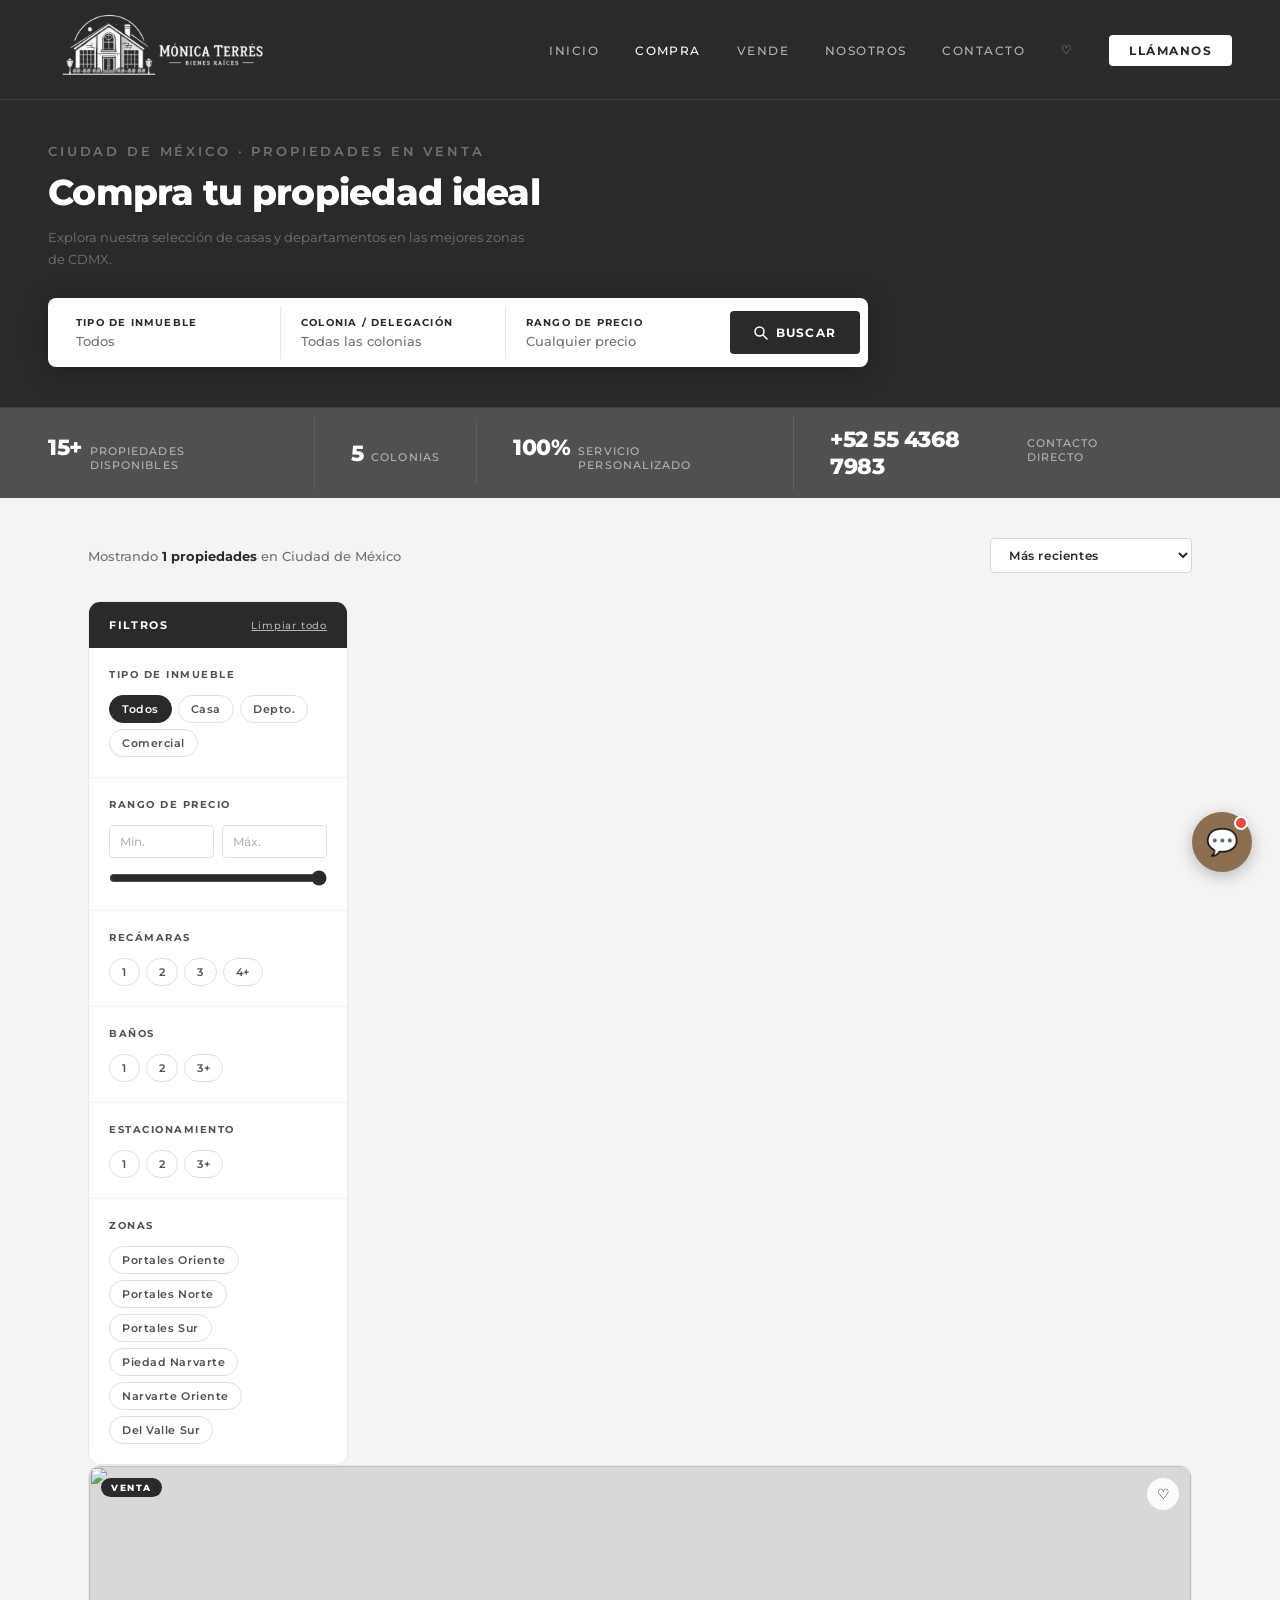
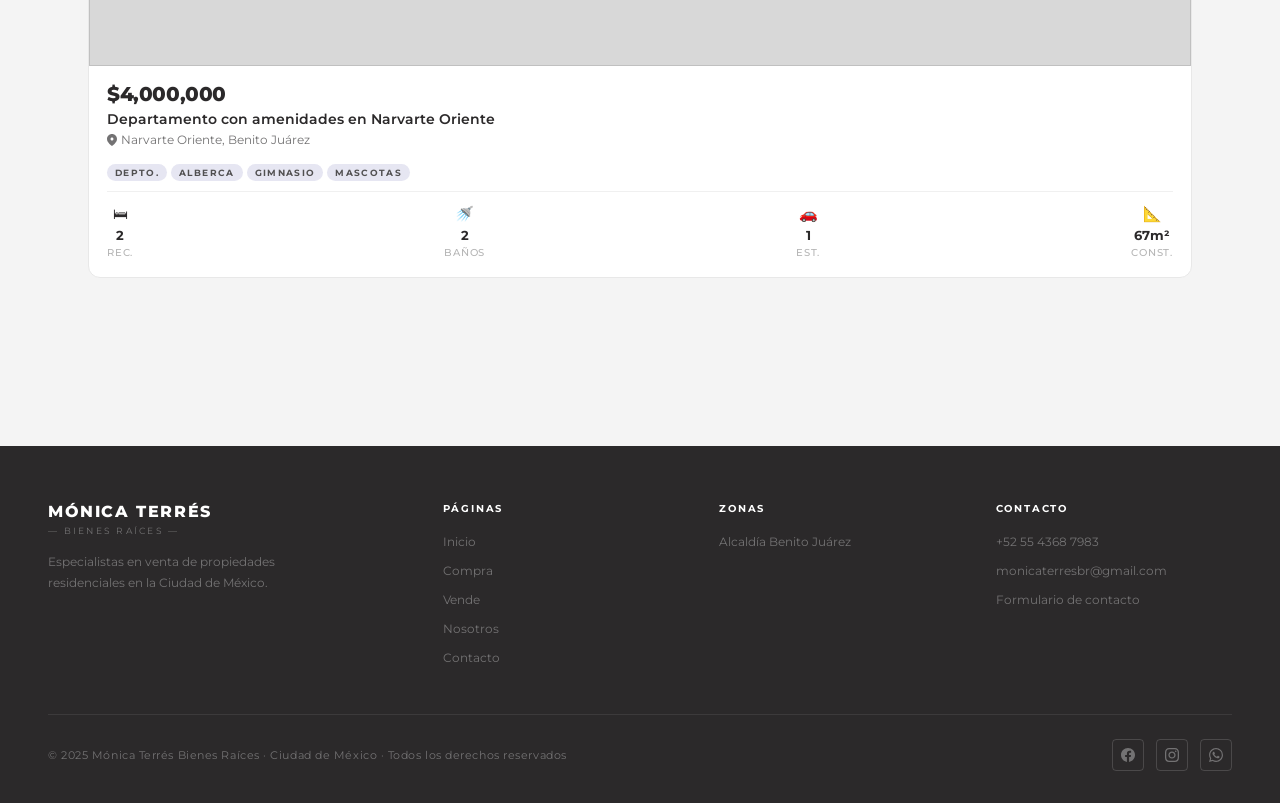
==== commit dcccda2c: "Remove The Park 4,450,000 (ID 19) from website Co-Authored-By: Claude Sonnet 4.6 <noreply@anthropic." ====
--- a/compra.html
+++ b/compra.html
@@ -361,27 +361,6 @@
         </div>
         </div>
         </div>
-
-        <!-- Narvarte Oriente $4,750,000 – NN-GXW904 2 rec 2 baños 1 est alberca gimnasio -->
-        <div class="prop-card" data-id="19" data-type="depto" data-zone="narvarte-oriente" data-price="4450000" data-beds="2" data-baths="2" data-parking="1" data-area="67" data-index="19">
-          <div class="card-img">
-            <img src="fotos/narvarte-cumbres/fachada.png" alt="" style="width:100%;height:100%;object-fit:cover;display:block;">
-            <span class="card-badge badge-nuevo">Nuevo</span>
-            <button class="card-fav" onclick="toggleFav(this,19)">♡</button>
-          </div>
-          <div class="card-body">
-            <div class="card-price">$4,450,000</div>
-            <div class="card-title">Departamento 2 rec. con amenidades en Narvarte Oriente</div>
-            <div class="card-location"><svg width="10" height="12" viewBox="0 0 10 12" fill="none"><path d="M5 0C2.24 0 0 2.24 0 5C0 8.75 5 12 5 12C5 12 10 8.75 10 5C10 2.24 7.76 0 5 0ZM5 6.5C4.17 6.5 3.5 5.83 3.5 5C3.5 4.17 4.17 3.5 5 3.5C5.83 3.5 6.5 4.17 6.5 5C6.5 5.83 5.83 6.5 5 6.5Z" fill="#737273"/></svg> Narvarte Oriente, Benito Juárez</div>
-            <div class="card-tags"><span class="card-tag">Depto.</span><span class="card-tag">Alberca</span><span class="card-tag">Gimnasio</span><span class="card-tag">Mascotas</span></div>
-            <div class="card-divider"></div>
-            <div class="card-specs">
-              <div class="spec"><span class="spec-icon">🛏</span><span class="spec-val">2</span><span class="spec-lbl">Rec.</span></div>
-              <div class="spec"><span class="spec-icon">🚿</span><span class="spec-val">2</span><span class="spec-lbl">Baños</span></div>
-              <div class="spec"><span class="spec-icon">🚗</span><span class="spec-val">1</span><span class="spec-lbl">Est.</span></div>
-              <div class="spec"><span class="spec-icon">📐</span><span class="spec-val">67m²</span><span class="spec-lbl">Const.</span></div>
-            </div>
-          </div>
         </div>
 
 
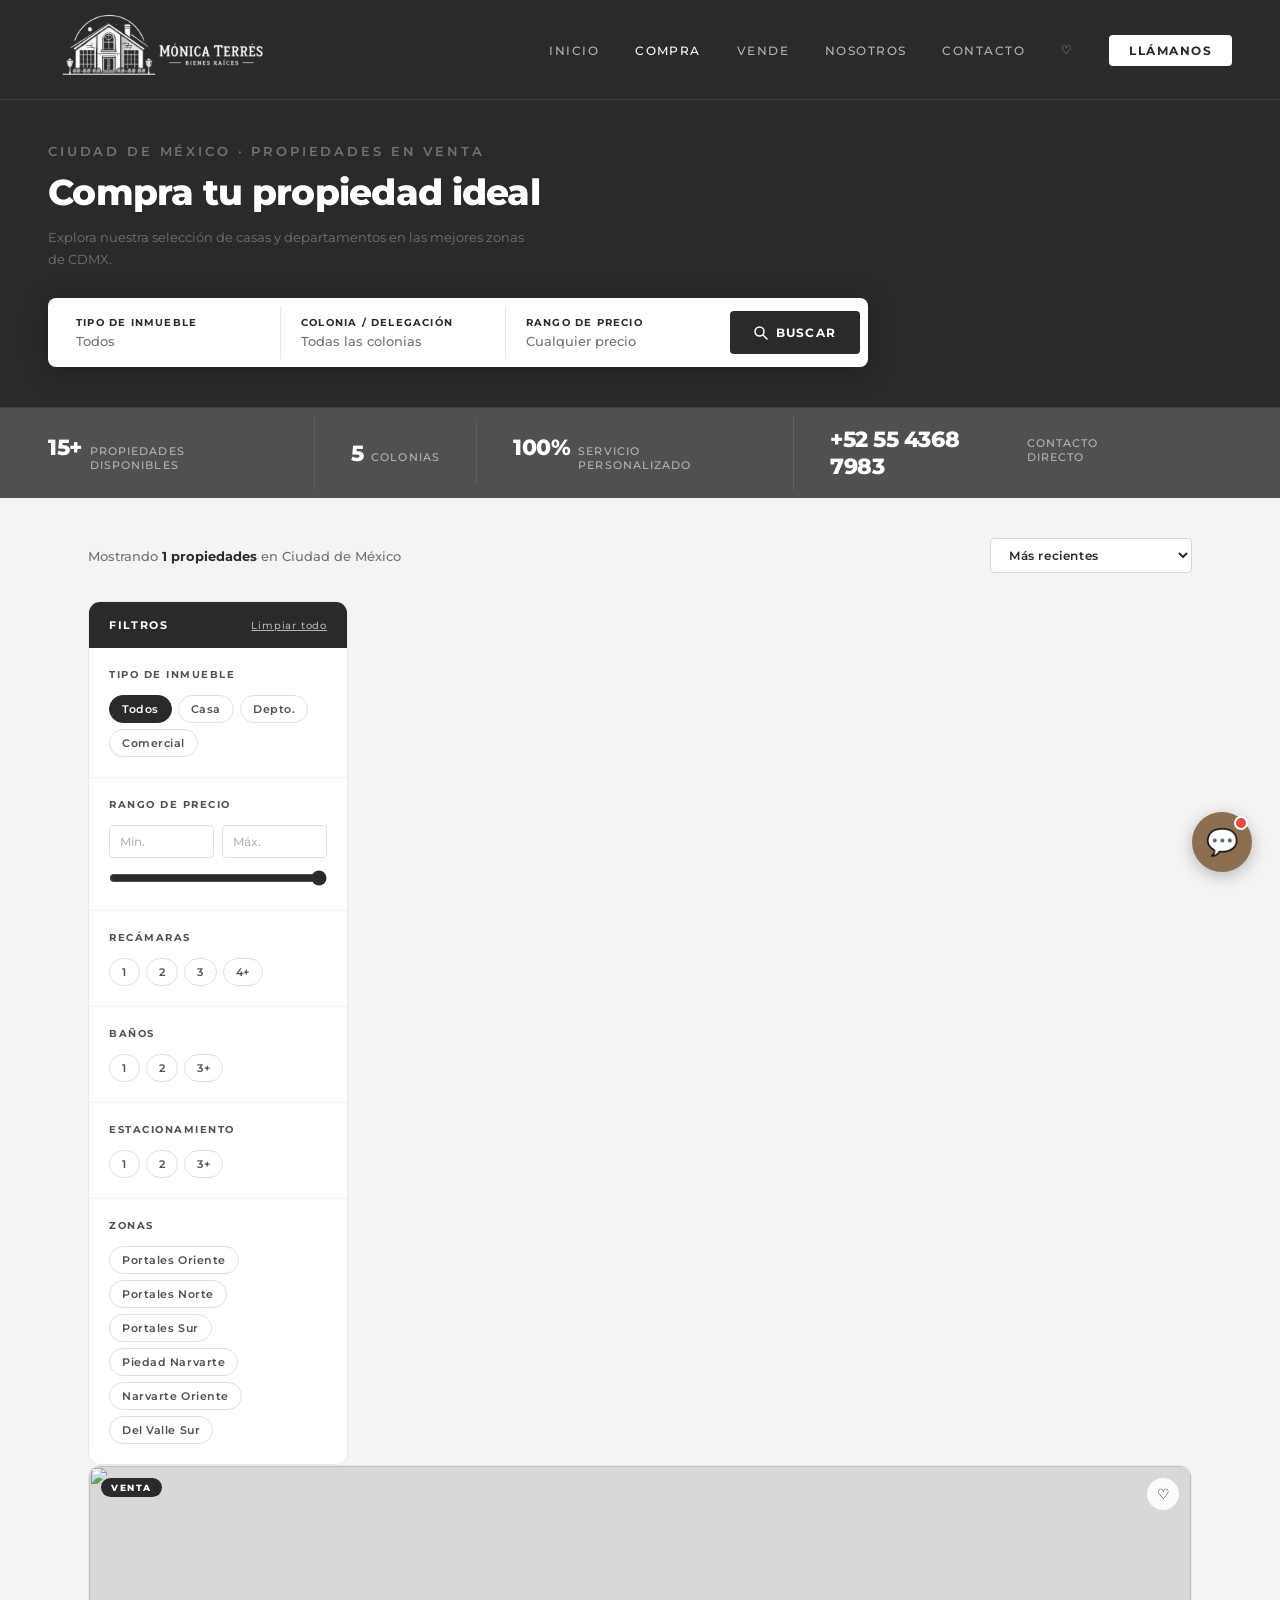
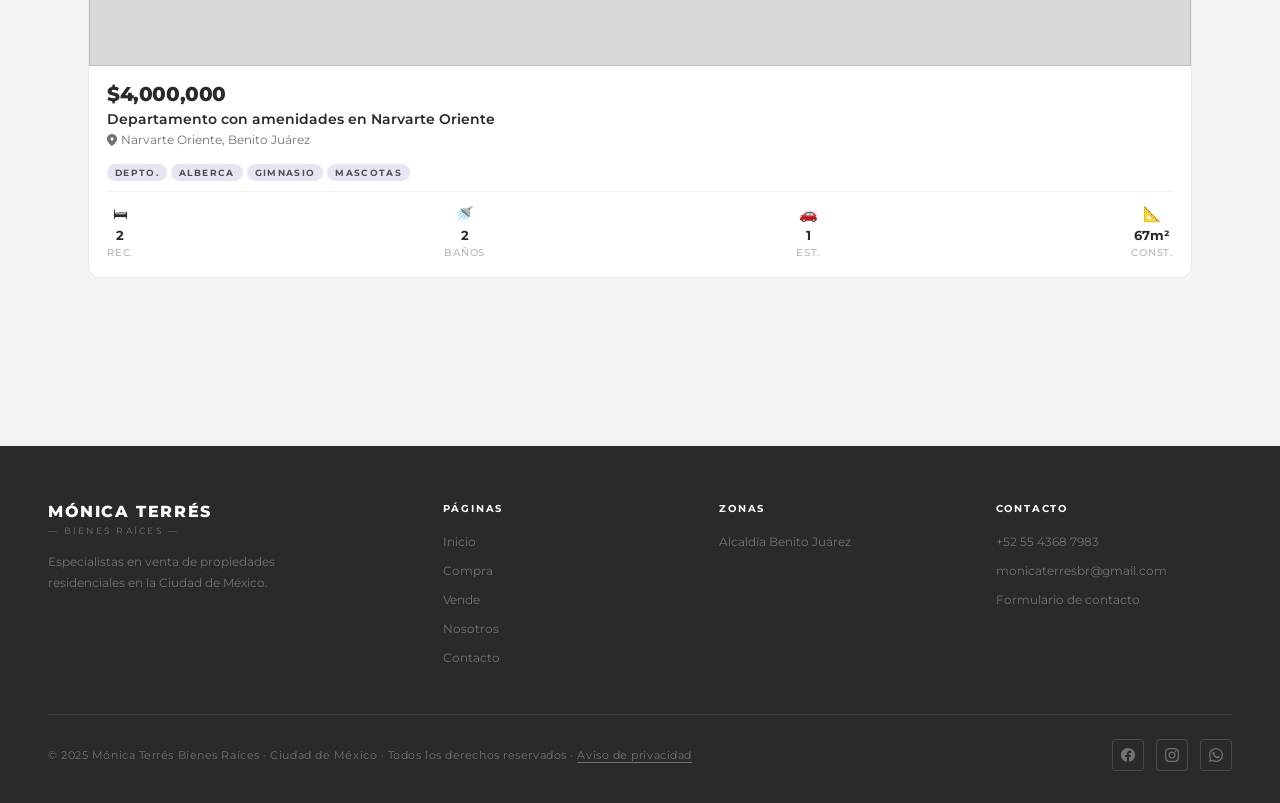
==== commit 71627107: "Aviso de privacidad para la revisión de Meta" ====
--- a/compra.html
+++ b/compra.html
@@ -383,7 +383,7 @@
       <div class="footer-col"><h4>Contacto</h4><ul><li><a href="tel:+525543687983">+52 55 4368 7983</a></li><li><a href="mailto:monicaterresbr@gmail.com">monicaterresbr@gmail.com</a></li><li><a href="contacto.html">Formulario de contacto</a></li></ul></div>
     </div>
     <div class="footer-bottom">
-      <p>© 2025 Mónica Terrés Bienes Raíces · Ciudad de México · Todos los derechos reservados</p>
+      <p>© 2025 Mónica Terrés Bienes Raíces · Ciudad de México · Todos los derechos reservados · <a href="privacidad.html" style="color:inherit;text-decoration:underline;text-underline-offset:3px;">Aviso de privacidad</a></p>
       <div class="social-links">
         <a href="https://www.facebook.com/share/1FixHdbSAR/" class="social-btn" target="_blank" title="Facebook"><svg width="14" height="14" viewBox="0 0 24 24" fill="currentColor"><path d="M24 12.073c0-6.627-5.373-12-12-12s-12 5.373-12 12c0 5.99 4.388 10.954 10.125 11.854v-8.385H7.078v-3.47h3.047V9.43c0-3.007 1.792-4.669 4.533-4.669 1.312 0 2.686.235 2.686.235v2.953H15.83c-1.491 0-1.956.925-1.956 1.874v2.25h3.328l-.532 3.47h-2.796v8.385C19.612 23.027 24 18.062 24 12.073z"/></svg></a>
         <a href="https://www.instagram.com/monicaterres_br" class="social-btn" target="_blank" title="Instagram"><svg width="14" height="14" viewBox="0 0 24 24" fill="currentColor"><path d="M12 2.163c3.204 0 3.584.012 4.85.07 3.252.148 4.771 1.691 4.919 4.919.058 1.265.069 1.645.069 4.849 0 3.205-.012 3.584-.069 4.849-.149 3.225-1.664 4.771-4.919 4.919-1.266.058-1.644.07-4.85.07-3.204 0-3.584-.012-4.849-.07-3.26-.149-4.771-1.699-4.919-4.92-.058-1.265-.07-1.644-.07-4.849 0-3.204.013-3.583.07-4.849.149-3.227 1.664-4.771 4.919-4.919 1.266-.057 1.645-.069 4.849-.069zm0-2.163c-3.259 0-3.667.014-4.947.072-4.358.2-6.78 2.618-6.98 6.98-.059 1.281-.073 1.689-.073 4.948 0 3.259.014 3.668.072 4.948.2 4.358 2.618 6.78 6.98 6.98 1.281.058 1.689.072 4.948.072 3.259 0 3.668-.014 4.948-.072 4.354-.2 6.782-2.618 6.979-6.98.059-1.28.073-1.689.073-4.948 0-3.259-.014-3.667-.072-4.947-.196-4.354-2.617-6.78-6.979-6.98-1.281-.059-1.69-.073-4.949-.073zm0 5.838c-3.403 0-6.162 2.759-6.162 6.162s2.759 6.163 6.162 6.163 6.162-2.759 6.162-6.163c0-3.403-2.759-6.162-6.162-6.162zm0 10.162c-2.209 0-4-1.79-4-4 0-2.209 1.791-4 4-4s4 1.791 4 4c0 2.21-1.791 4-4 4zm6.406-11.845c-.796 0-1.441.645-1.441 1.44s.645 1.44 1.441 1.44c.795 0 1.439-.645 1.439-1.44s-.644-1.44-1.439-1.44z"/></svg></a>
